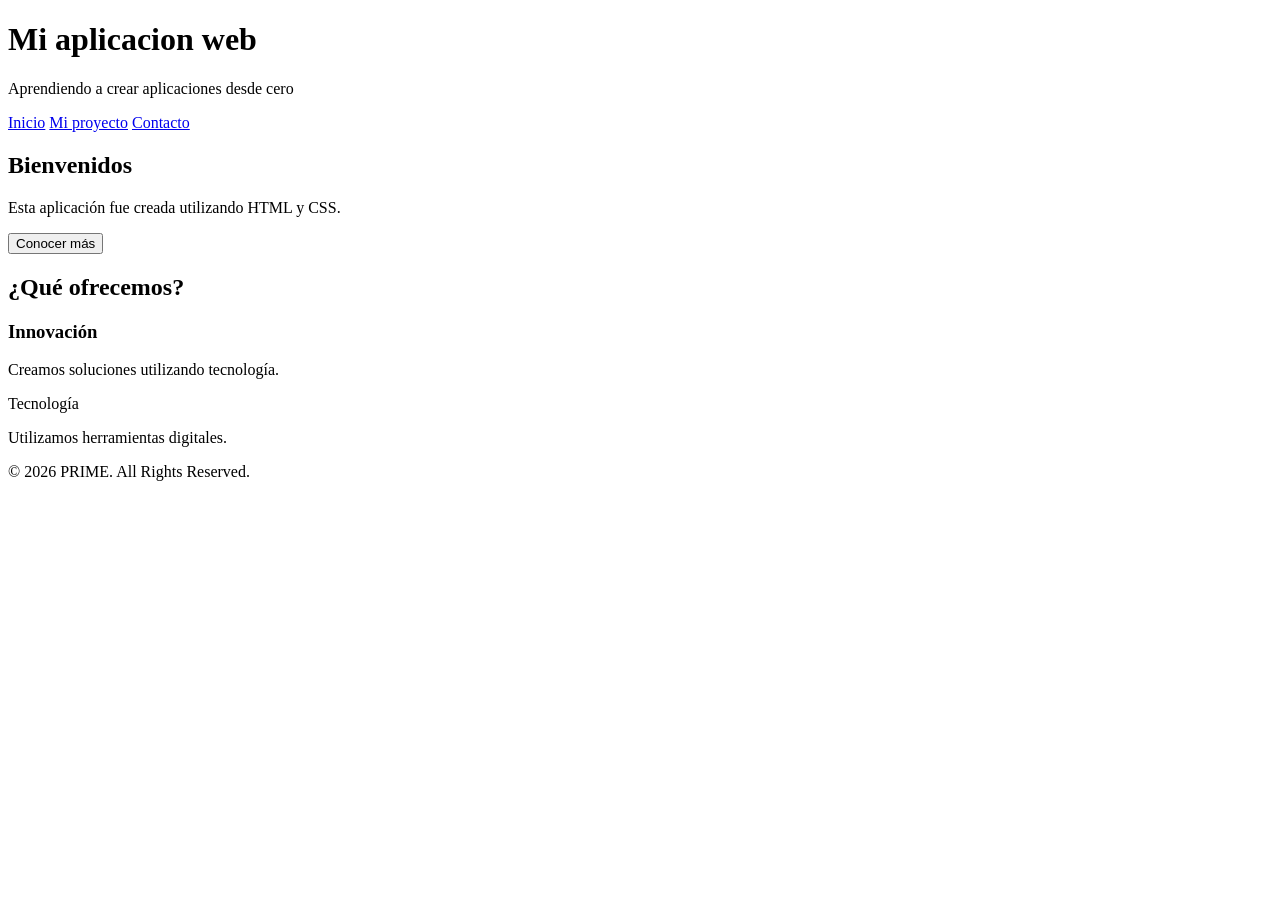
==== Index.html @ f023e520 "Add files via upload" ====
<!DOCTYPE html>
<html lang="es">
    <head>
        <meta charset="UTF-8">
        <meta name="viewport" content="width=device-width.initial-escale=1.0">
        <title>PRIME </title>
        <link rel="stylesheet" href="style.css">
    </head>
 
    <body>
        <header>
            <h1> Mi aplicacion web</h1>
            <p> Aprendiendo a crear aplicaciones desde cero</p>
        </header>
        <nav>
            <a href="inicio">Inicio</a>
            <a href="#proyecto"> Mi proyecto</a>
            <a href="#contacto"> Contacto</a>
        </nav>

        <main>

           <section id="inicio" class="principal">

              <h2> Bienvenidos</h2>

               <p>
                  Esta aplicación fue creada utilizando 
                  HTML y CSS.
               </p>
        
               <button> Conocer más</button>

            </section>


            <section id="proyecto" class="tarjetas">

             <h2>¿Qué ofrecemos?</h2>

               <div class="tarjeta">
                 <h3> Innovación</h3>
                 <p> Creamos soluciones utilizando tecnología.
                 </p>
               </div>
    
              <div class="tarjeta"
                 <h3> Tecnología</h3>
                   <p>
                      Utilizamos herramientas digitales.
                   </p>
              </div>

            </section>


        

    




    </main>


       <footer id="contacto">
         <p>© 2026 PRIME. All Rights Reserved.</p>
       </footer>

</html>
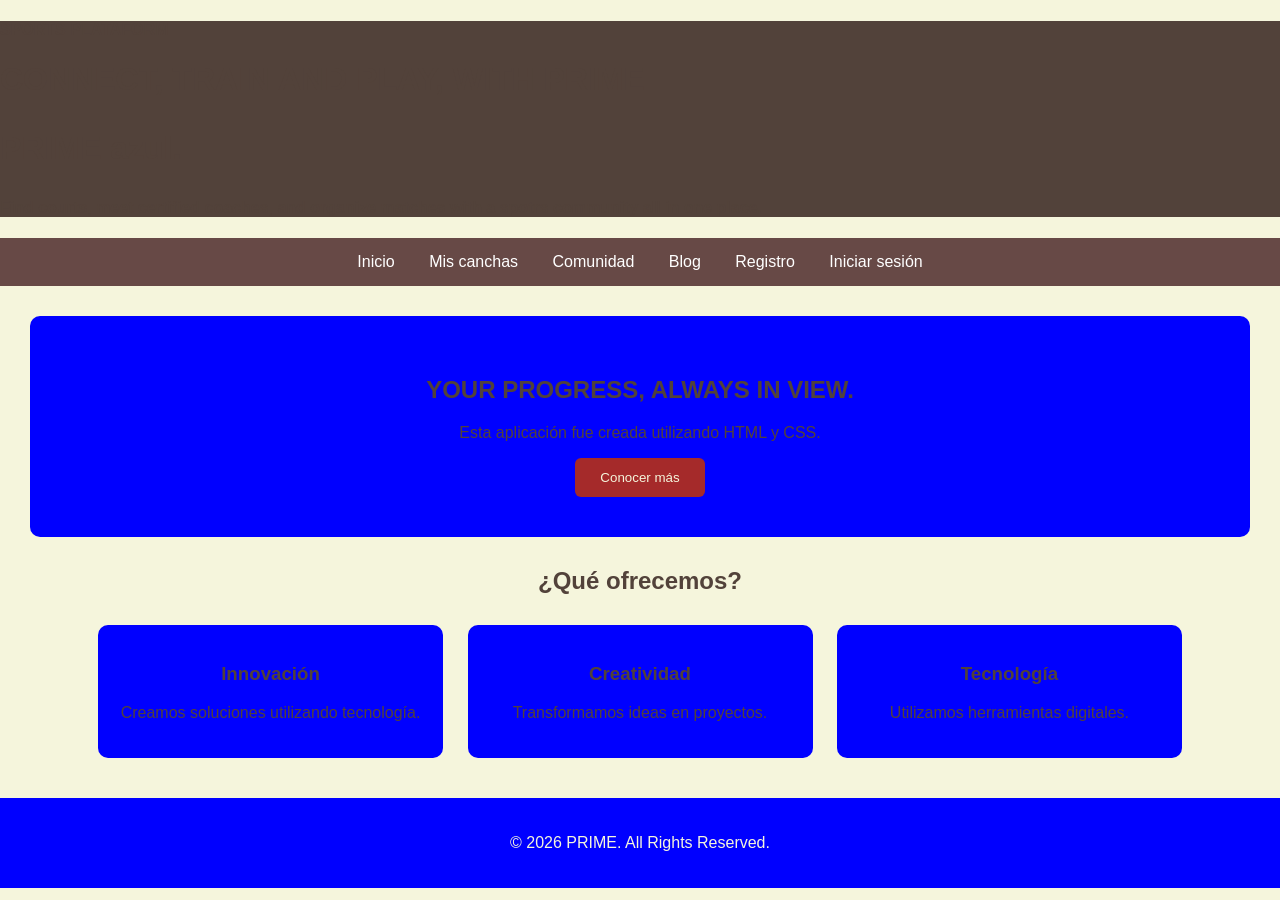
==== commit f10327ec: "Revise Index.html for new web application layout Updated the HTML structure and content for the web " ====
--- a/Index.html
+++ b/Index.html
@@ -1,71 +1,91 @@
 <!DOCTYPE html>
 <html lang="es">
-    <head>
-        <meta charset="UTF-8">
-        <meta name="viewport" content="width=device-width.initial-escale=1.0">
-        <title>PRIME </title>
-        <link rel="stylesheet" href="style.css">
-    </head>
  
-    <body>
-        <header>
-            <h1> Mi aplicacion web</h1>
-            <p> Aprendiendo a crear aplicaciones desde cero</p>
-        </header>
-        <nav>
-            <a href="inicio">Inicio</a>
-            <a href="#proyecto"> Mi proyecto</a>
-            <a href="#contacto"> Contacto</a>
-        </nav>
-
-        <main>
-
-           <section id="inicio" class="principal">
-
-              <h2> Bienvenidos</h2>
-
-               <p>
-                  Esta aplicación fue creada utilizando 
-                  HTML y CSS.
-               </p>
-        
-               <button> Conocer más</button>
-
-            </section>
-
-
-            <section id="proyecto" class="tarjetas">
-
-             <h2>¿Qué ofrecemos?</h2>
-
-               <div class="tarjeta">
-                 <h3> Innovación</h3>
-                 <p> Creamos soluciones utilizando tecnología.
-                 </p>
-               </div>
-    
-              <div class="tarjeta"
-                 <h3> Tecnología</h3>
-                   <p>
-                      Utilizamos herramientas digitales.
-                   </p>
-              </div>
-
-            </section>
-
-
-        
-
-    
-
-
-
-
-    </main>
-
-
-       <footer id="contacto">
-         <p>© 2026 PRIME. All Rights Reserved.</p>
-       </footer>
-
-</html>+<head>
+   <meta charset="UTF-8">
+   <meta name="viewport" content="width=device-width, initial-scale=1.0">
+   
+   <title>PRIME</title>
+   
+   <link rel="stylesheet" href="style.css">
+</head>
+ 
+<body>
+ 
+   <header>
+     <h4> SPORTS PLATAFORM</h4>
+     <h1>CONNECT, TRAIN
+      AND PLAY,
+      WITH PRIME
+      <p>PRIME <span class="color-especial">azul</span>.</p>
+     </h1>
+     <h4>Find courts, meet certified coaches, and organize matches
+         with a spotrs community all in one place.
+     </h4>
+   </header>
+ 
+   <nav>
+      <a href="Home">Inicio</a>
+      <a href="Courts">Mis canchas</a>
+      <a href="Community">Comunidad</a>
+      <a href="Blog">Blog</a>
+      <a href="Contact">Registro</a>
+      <a href="Sign In">Iniciar sesión</a>
+   </nav>
+ 
+   <main>
+ 
+      <section id="inicio" class="principal">
+ 
+         <h1>YOUR PROGRESS, ALWAYS IN VIEW.</h1>
+ 
+         <p>
+            Esta aplicación fue creada utilizando
+            HTML y CSS.
+         </p>
+       
+         <button> Conocer más</button>
+ 
+      </section>
+ 
+ 
+      <section id="Mis canchas" class="tarjetas">
+ 
+         <h2>¿Qué ofrecemos?</h2>
+ 
+         <div class="tarjeta">
+            <h3> Innovación</h3>
+            <p>
+               Creamos soluciones utilizando tecnología.
+            </p>
+        </div>
+       
+         <div class="tarjeta">
+            <h3> Creatividad</h3>
+            <p>
+               Transformamos ideas en proyectos.
+            </p>
+         </div>
+ 
+        <div class="tarjeta">
+            <h3> Tecnología</h3>
+            <p>
+               Utilizamos herramientas digitales.
+            </p>
+        </div>
+ 
+      </section>
+ 
+   </main>
+ 
+ 
+   <footer id="contacto">
+ 
+      <p>© 2026 PRIME. All Rights Reserved.</p>
+ 
+   </footer>
+ 
+</body>
+ 
+</html>
+ 
--- a/style.css
+++ b/style.css
@@ -0,0 +1,102 @@
+/* CONFIURACIÓN GENERAL */
+
+ body {
+     margin: 0;
+     font-family: Arial, sans-serif;
+     background-color: beige;
+     color: rgb(82, 66, 58);
+ }
+
+
+ /* ENCABEZADO */
+
+ header{
+    background-color:rgb(82, 66, 58);
+
+ }
+
+
+
+
+
+
+
+
+
+
+
+
+
+
+ /* MENÚ */
+
+ nav{
+    background-color: rgb(103, 73, 70);
+    text-align: center;
+    padding: 15px;
+ }
+
+ nav a {
+    color: white;
+    text-decoration: none;
+    margin: 0 15px;
+ }
+
+
+ /* CONTENIDO PRINCIPAL */
+
+ main{
+    padding: 30px;
+ }
+
+
+ /* SECCIÓN PRINCIPAL */
+
+ .principal {
+    background-color: blue;
+    text-align: center;
+    padding: 40px;
+    border-radius: 10px;
+    margin-bottom: 30px;
+ }
+
+ .principal h2 {
+    font-size: 30px;
+ }
+
+
+ /* BOTÓN */
+
+ button {
+    background-color: brown;
+    color: beige;
+    border: none;
+    padding: 12px 25px;
+    border-radius: 6px;
+    cursor: pointer;
+ }
+
+/* SECCIÓN DE TARJETAS */
+
+.tarjetas {
+text-align: center;
+}
+
+.tarjeta {
+    display: inline-block;
+    width: 25%;
+    margin: 10px;
+    padding: 20px;
+    background-color: blue;
+    border-radius: 10px;
+}
+
+
+/* PIE DE PÁGINA */
+
+footer {
+background-color: blue;
+color: beige;
+text-align: center;
+padding: 20px;
+}
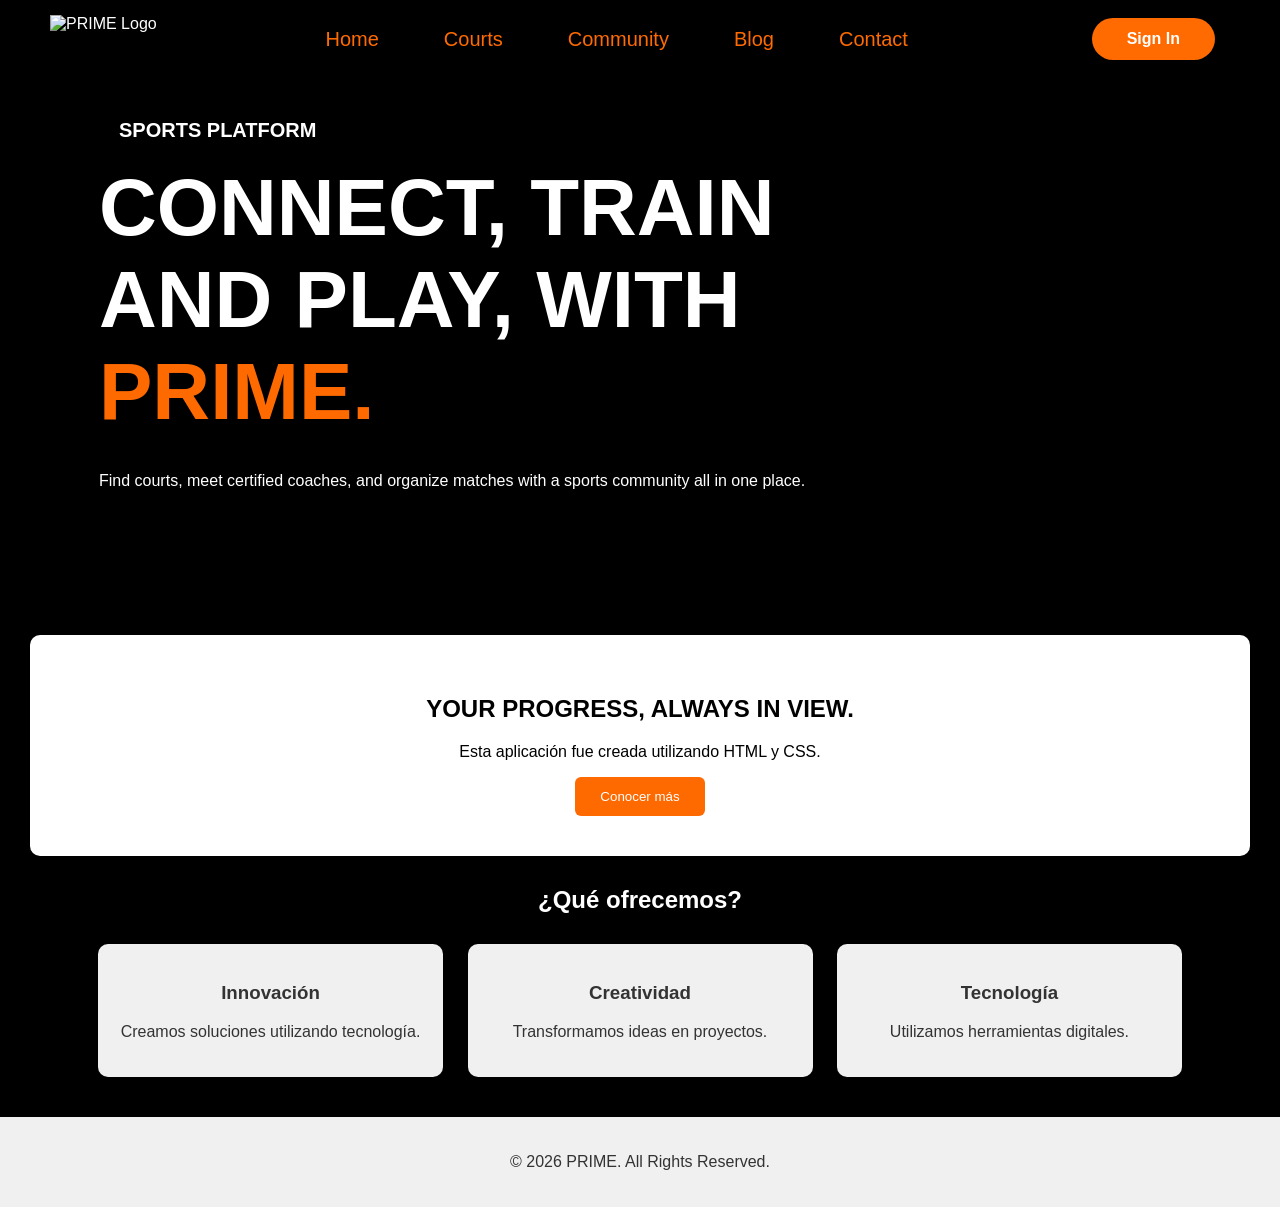
==== commit d64d355e: "Revise Index.html to enhance layout and navigation Updated the HTML structure to include a navigatio" ====
--- a/Index.html
+++ b/Index.html
@@ -13,25 +13,36 @@
 <body>
  
    <header>
-     <h4> SPORTS PLATAFORM</h4>
-     <h1>CONNECT, TRAIN
-      AND PLAY,
-      WITH PRIME
-      <p>PRIME <span class="color-especial">azul</span>.</p>
-     </h1>
-     <h4>Find courts, meet certified coaches, and organize matches
-         with a spotrs community all in one place.
-     </h4>
+
+      <nav class="navbar">
+
+    <div class="logo">
+        <img src="images/prime_logo_transparente.png" alt="PRIME Logo">
+    </div>
+
+    <div class="menu">
+        <a href="#">Home</a>
+        <a href="#">Courts</a>
+        <a href="#">Community</a>
+        <a href="#">Blog</a>
+        <a href="#">Contact</a>
+    </div>
+
+    <a href="#" class="signin">Sign In</a>
+
+</nav>
+
+   <h4>SPORTS PLATFORM</h4>
+  <h1 class="hero-title">
+  CONNECT, TRAIN <br>
+  AND PLAY, WITH <br>
+   <span class="color-especial">PRIME.</span>
+</h1> <br>
+     <p class="descripcion">
+  Find courts, meet certified coaches, and organize matches with a sports community all in one place.
+</p>
    </header>
- 
-   <nav>
-      <a href="Home">Inicio</a>
-      <a href="Courts">Mis canchas</a>
-      <a href="Community">Comunidad</a>
-      <a href="Blog">Blog</a>
-      <a href="Contact">Registro</a>
-      <a href="Sign In">Iniciar sesión</a>
-   </nav>
+
  
    <main>
  
@@ -89,3 +100,4 @@
  
 </html>
  
+
--- a/style.css
+++ b/style.css
@@ -1,102 +1,167 @@
 /* CONFIURACIÓN GENERAL */
+ 
+body {
+   margin: 0;
+   font-family: 'Anton', sans-serif;
+   background-color: black;
+   color: white;
+}
+ 
+ 
+ /* ENCABEZADO */
+ 
+header{
+   position: relative;
+   background-color:black;
+   color: white;
+   text-align: left;
+   padding: 99px;
+}
+ 
+header h4 {
+   color: white;
+   margin: 0;
+   font-size: 20px;
+   padding: 20px;
+}
+ 
+.btn-signin{
+    background:#ff6b00;
+    color:white;
+    padding:12px 30px;
+    border-radius:30px;
+    text-decoration:none;
+}
 
- body {
-     margin: 0;
-     font-family: Arial, sans-serif;
-     background-color: beige;
-     color: rgb(82, 66, 58);
+header h1 {
+   margin: 0;
+   font-size: 80px;
+   padding: 0;
+}
+.color-especial {
+  color: rgb(255, 106, 0);
+}
+ 
+ /* MENÚ */
+ 
+nav{
+   background-color: white;
+   text-align: right;
+   padding: 15px;
+}
+ 
+nav a {
+   color: black;
+   text-decoration: none;
+   margin: 0 15px;
+}
+ 
+ 
+ /* CONTENIDO PRINCIPAL */
+ 
+main{
+   padding: 30px;
  }
+ 
+ 
+ /* SECCIÓN PRINCIPAL */
 
+ 
+.principal {
+   background-color: white;
+   color: black;
+   text-align: center;
+   padding: 40px;
+   border-radius: 10px;
+   margin-bottom: 30px;
+}
+ 
+.principal h2 {
+   font-size: 30px;
+}
+ 
+ 
+ /* BOTÓN */
 
- /* ENCABEZADO */
+button {
+   background-color: rgb(255, 106, 0);
+   color: white;
+   border: 0;
+   padding: 12px 25px;
+   border-radius: 6px;
+   cursor: pointer;
+}
+ 
+.navbar{
+   position: absolute;
+   top: 0;
+   left: 0;
+   right: 0;
+    background-color: black;
+    display: flex;
+    justify-content: space-between;
+    align-items: center;
 
- header{
-    background-color:rgb(82, 66, 58);
+    padding: 15px 50px;
+   box-sizing: border-box;
+}
 
- }
+.logo img{
+   display: block;
+   height: 48px;
+   width: auto;
+}
 
+.menu{
+    display: flex;
+    gap: 35px;
+}
 
+.menu a{
+    text-decoration: none;
+    color: #ff6b00;
+    font-size: 20px;
+    font-family: Arial, sans-serif;
+}
 
+.menu a:hover{
+    color: white;
+}
 
-
-
-
-
-
-
-
-
-
-
- /* MENÚ */
-
- nav{
-    background-color: rgb(103, 73, 70);
-    text-align: center;
-    padding: 15px;
- }
-
- nav a {
+.signin{
+    background-color: #ff6b00;
     color: white;
     text-decoration: none;
-    margin: 0 15px;
- }
 
-
- /* CONTENIDO PRINCIPAL */
-
- main{
-    padding: 30px;
- }
-
-
- /* SECCIÓN PRINCIPAL */
-
- .principal {
-    background-color: blue;
-    text-align: center;
-    padding: 40px;
-    border-radius: 10px;
-    margin-bottom: 30px;
- }
-
- .principal h2 {
-    font-size: 30px;
- }
-
-
- /* BOTÓN */
-
- button {
-    background-color: brown;
-    color: beige;
-    border: none;
-    padding: 12px 25px;
-    border-radius: 6px;
-    cursor: pointer;
- }
-
-/* SECCIÓN DE TARJETAS */
-
+    padding: 12px 35px;
+    border-radius: 30px;
+    font-weight: bold;
+}
+ 
+ 
+ /* SECCIÓN DE TARJETAS */
+ 
 .tarjetas {
-text-align: center;
+   text-align: center;
+}
+ 
+.tarjeta {
+   display: inline-block;
+   width: 25%;
+   margin: 10px;
+   padding: 20px;
+   background-color: #f0f0f0;
+   color: #333;
+   border-radius: 10px;
+}
+ 
+ 
+/* PIE DE PÁGINA */
+ 
+footer {
+   background-color: #f0f0f0;
+   color: #333;
+   text-align: center;
+   padding: 20px;
 }
 
-.tarjeta {
-    display: inline-block;
-    width: 25%;
-    margin: 10px;
-    padding: 20px;
-    background-color: blue;
-    border-radius: 10px;
-}
-
-
-/* PIE DE PÁGINA */
-
-footer {
-background-color: blue;
-color: beige;
-text-align: center;
-padding: 20px;
-}
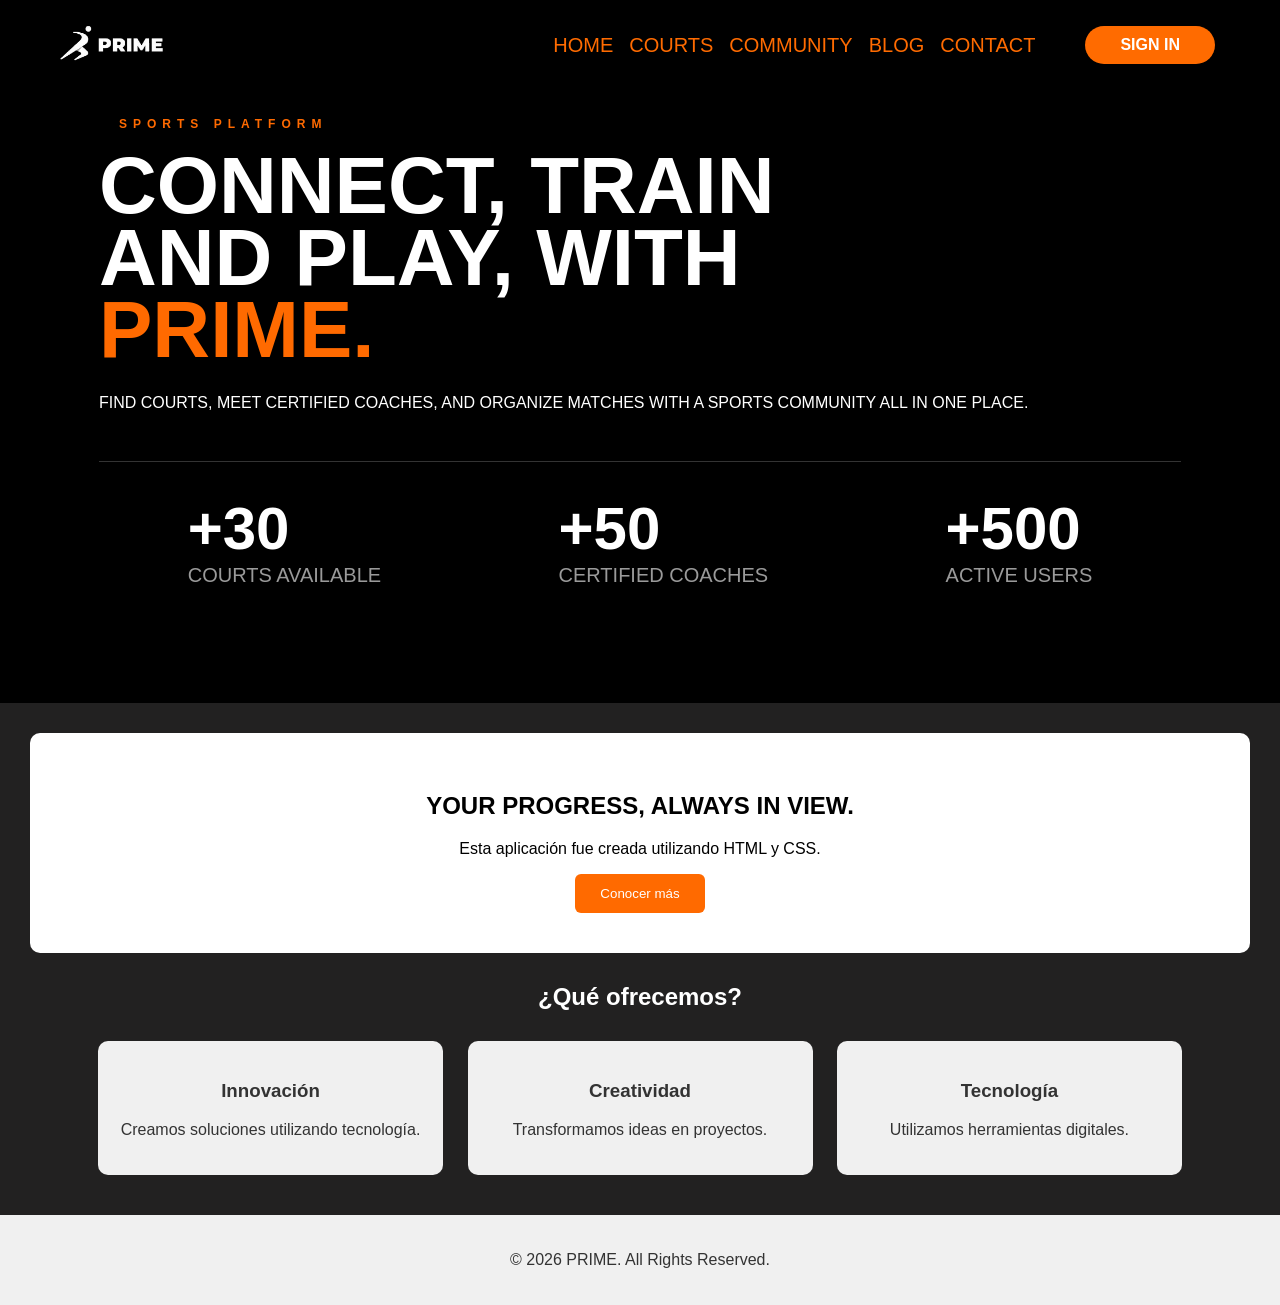
==== commit 02609bec: "Modify Index.html with new logo and stats Updated logo image source and added statistics section." ====
--- a/Index.html
+++ b/Index.html
@@ -14,10 +14,9 @@
  
    <header>
 
-      <nav class="navbar">
-
+  <nav class="navbar">
     <div class="logo">
-        <img src="images/prime_logo_transparente.png" alt="PRIME Logo">
+        <img src="logo.svg.png" alt="PRIME Logo">
     </div>
 
     <div class="menu">
@@ -27,6 +26,8 @@
         <a href="#">Blog</a>
         <a href="#">Contact</a>
     </div>
+
+    <a href="#" class="signin
 
     <a href="#" class="signin">Sign In</a>
 
@@ -39,8 +40,26 @@
    <span class="color-especial">PRIME.</span>
 </h1> <br>
      <p class="descripcion">
-  Find courts, meet certified coaches, and organize matches with a sports community all in one place.
+  Find courts, meet certified coaches, and organize 
+  matches with a sports community all in one place.
 </p>
+
+<section class="stats">
+    <div class="stat">
+        <h2>+30</h2>
+        <p>Courts Available</p>
+    </div>
+
+    <div class="stat">
+        <h2>+50</h2>
+        <p>Certified Coaches</p>
+    </div>
+
+    <div class="stat">
+        <h2>+500</h2>
+        <p>Active Users</p>
+    </div>
+</section>
    </header>
 
  
--- a/style.css
+++ b/style.css
@@ -3,7 +3,7 @@
 body {
    margin: 0;
    font-family: 'Anton', sans-serif;
-   background-color: black;
+   background-color:rgb(34, 33, 33) ;
    color: white;
 }
  
@@ -11,17 +11,24 @@
  /* ENCABEZADO */
  
 header{
-   position: relative;
+   position: left;
    background-color:black;
    color: white;
    text-align: left;
+   line-height: 0.9;
+   font-weight:400px;
    padding: 99px;
+   text-transform: uppercase;
+   margin: 0;
+   
 }
  
 header h4 {
-   color: white;
-   margin: 0;
-   font-size: 20px;
+   color: rgb(255, 106, 0);
+   font-family: 'Montserrat', sans-serif;
+   letter-spacing: 6px;
+   margin: 0;
+   font-size: 12px;
    padding: 20px;
 }
  
@@ -41,7 +48,31 @@
 .color-especial {
   color: rgb(255, 106, 0);
 }
- 
+
+.stats{
+    display: flex;
+    justify-content: space-around;
+    align-items: center;
+    margin-top: 50px;
+    padding-top: 40px;
+    border-top: 1px solid #333;
+}
+
+.stat h2{
+    color: white;
+    font-size: 60px;
+    font-family: 'Anton', sans-serif;
+    margin: 0;
+}
+
+.stat p{
+    color: #9a9a9a;
+    font-size: 20px;
+    font-family: 'Montserrat', sans-serif;
+    margin-top: 10px;
+}
+
+
  /* MENÚ */
  
 nav{
@@ -99,22 +130,27 @@
    right: 0;
     background-color: black;
     display: flex;
-    justify-content: space-between;
+    justify-content: flex-end;
     align-items: center;
+    gap: 35px;
 
     padding: 15px 50px;
    box-sizing: border-box;
 }
 
+.logo{
+   margin-right: auto;
+}
+
 .logo img{
    display: block;
-   height: 48px;
+   height: 60px;
    width: auto;
 }
 
 .menu{
     display: flex;
-    gap: 35px;
+    gap: 16px;
 }
 
 .menu a{
@@ -122,6 +158,7 @@
     color: #ff6b00;
     font-size: 20px;
     font-family: Arial, sans-serif;
+    margin: 0;
 }
 
 .menu a:hover{
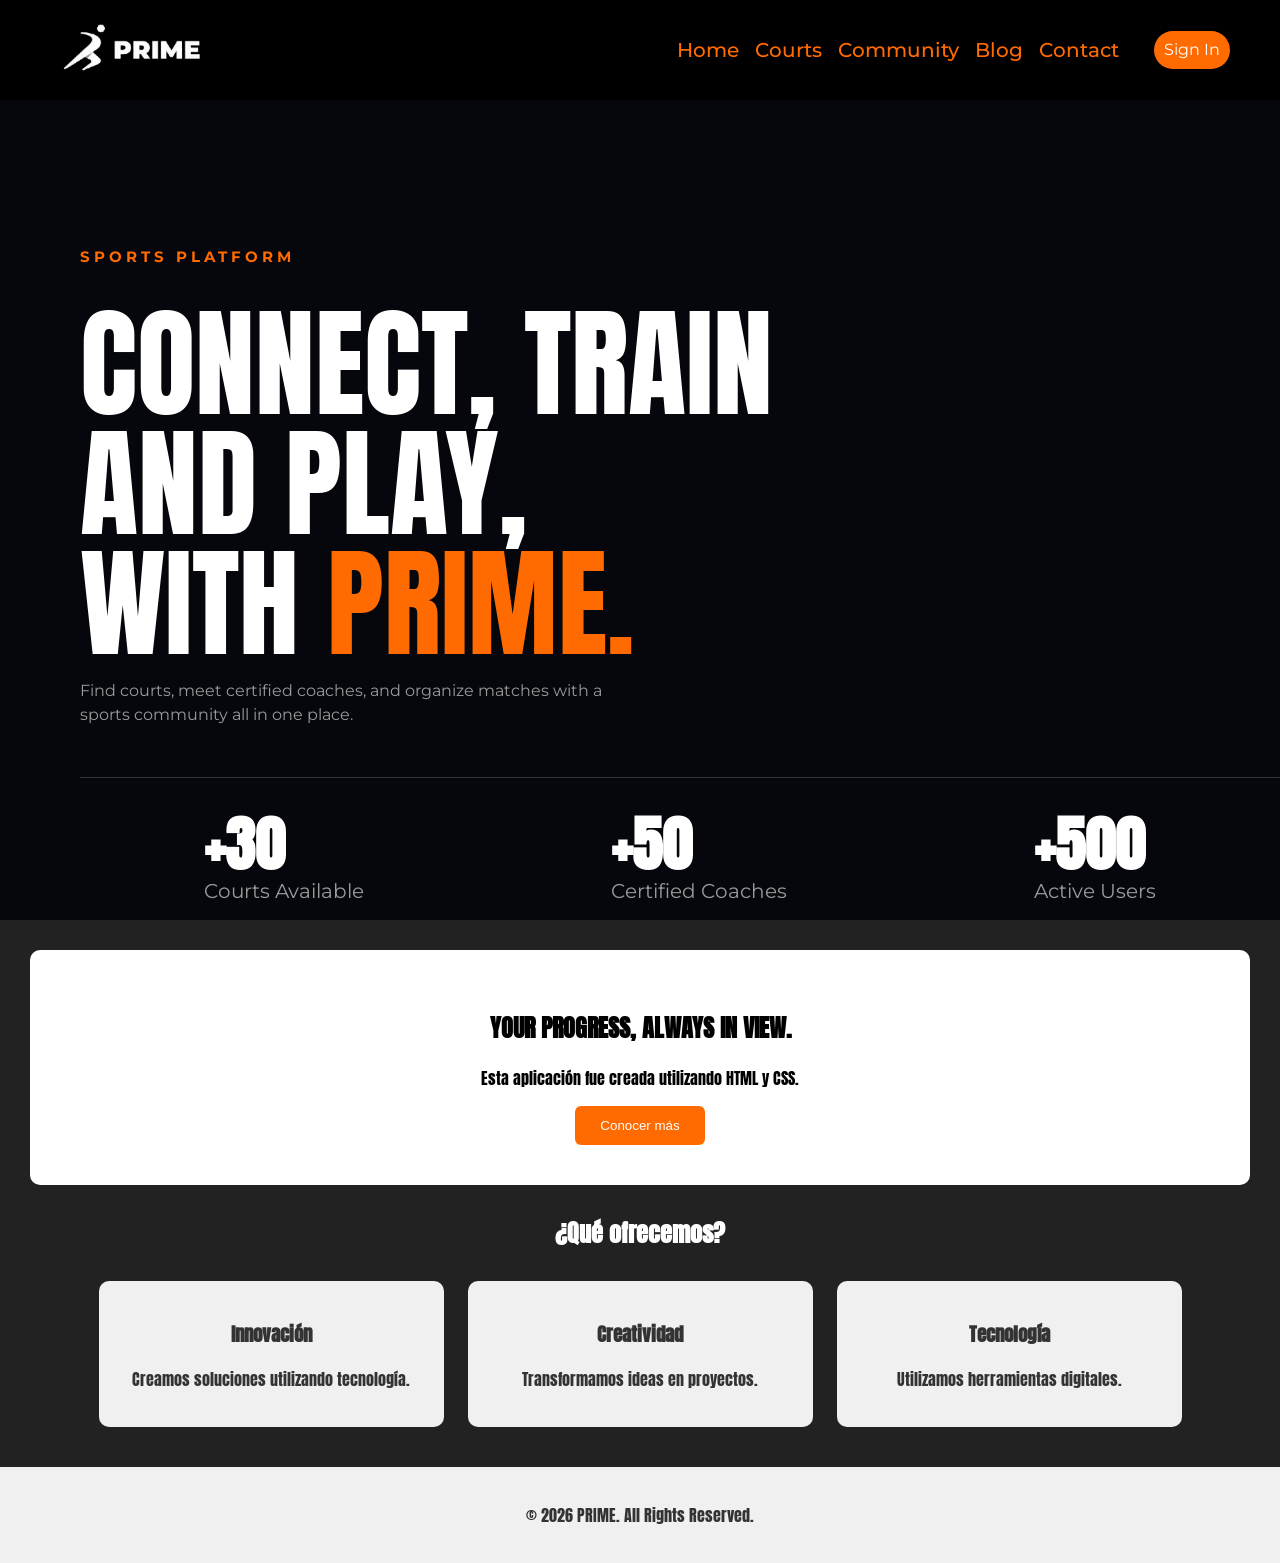
==== commit d51c3866: "primer slide terminado?" ====
--- a/Index.html
+++ b/Index.html
@@ -1,122 +1,175 @@
 <!DOCTYPE html>
 <html lang="es">
- 
+
+<!-- ========================= -->
+<!-- HEAD -->
+<!-- ========================= -->
+
 <head>
    <meta charset="UTF-8">
    <meta name="viewport" content="width=device-width, initial-scale=1.0">
+
+   <title>PRIME</title>
+
+   <link href="https://fonts.googleapis.com/css2?family=Anton&display=swap" rel="stylesheet">
    
-   <title>PRIME</title>
-   
+   <link href="https://fonts.googleapis.com/css2?family=Montserrat:wght@500;600&display=swap" rel="stylesheet">
+
    <link rel="stylesheet" href="style.css">
 </head>
- 
+
 <body>
- 
+
+   <!-- ========================= -->
+   <!-- HEADER -->
+   <!-- ========================= -->
+
    <header>
 
-  <nav class="navbar">
-    <div class="logo">
-        <img src="logo.svg.png" alt="PRIME Logo">
-    </div>
+      <!-- ========================= -->
+      <!-- NAVBAR -->
+      <!-- ========================= -->
 
-    <div class="menu">
-        <a href="#">Home</a>
-        <a href="#">Courts</a>
-        <a href="#">Community</a>
-        <a href="#">Blog</a>
-        <a href="#">Contact</a>
-    </div>
+      <nav class="navbar">
 
-    <a href="#" class="signin
+         <!-- Logo -->
+         <div class="logo">
+            <img src="logo.svg.png" alt="PRIME Logo">
+         </div>
 
-    <a href="#" class="signin">Sign In</a>
+         <!-- Menú -->
+         <div class="menu">
+            <a href="inicio">Home</a>
+            <a href="courts">Courts</a>
+            <a href="community">Community</a>
+            <a href="blog">Blog</a>
+            <a href="contact">Contact</a>
+         </div>
 
-</nav>
+         <!-- Botón Sign In -->
+         <a href="signin" class="signin">Sign In</a>
 
-   <h4>SPORTS PLATFORM</h4>
-  <h1 class="hero-title">
-  CONNECT, TRAIN <br>
-  AND PLAY, WITH <br>
-   <span class="color-especial">PRIME.</span>
-</h1> <br>
-     <p class="descripcion">
-  Find courts, meet certified coaches, and organize 
-  matches with a sports community all in one place.
-</p>
+      </nav>
 
-<section class="stats">
-    <div class="stat">
-        <h2>+30</h2>
-        <p>Courts Available</p>
-    </div>
+      <!-- ========================= -->
+      <!-- HERO SECTION -->
+      <!-- ========================= -->
 
-    <div class="stat">
-        <h2>+50</h2>
-        <p>Certified Coaches</p>
-    </div>
+      <!-- Etiqueta -->
+       <section class="hero">
+      <h4>SPORTS PLATFORM</h4>
 
-    <div class="stat">
-        <h2>+500</h2>
-        <p>Active Users</p>
-    </div>
-</section>
+      <!-- Título Principal -->
+      <h1 class="hero-title">
+         CONNECT, TRAIN <br>
+         AND PLAY, <br>
+         WITH
+         <span class="color-especial">PRIME.</span>
+      </h1>
+
+      <!-- Descripción -->
+      <p class="descripcion">
+         Find courts, meet certified coaches, and organize
+         matches with a sports community all in one place.
+      </p>
+
+      <!-- ========================= -->
+      <!-- ESTADÍSTICAS -->
+      <!-- ========================= -->
+
+      <section class="stats">
+
+         <div class="stat">
+            <h2>+30</h2>
+            <p>Courts Available</p>
+         </div>
+
+         <div class="stat">
+            <h2>+50</h2>
+            <p>Certified Coaches</p>
+         </div>
+
+         <div class="stat">
+            <h2>+500</h2>
+            <p>Active Users</p>
+         </div>
+
+      </section>
+
    </header>
 
- 
+   <!-- ========================= -->
+   <!-- MAIN -->
+   <!-- ========================= -->
+
    <main>
- 
+
+      <!-- ========================= -->
+      <!-- SECCIÓN PRINCIPAL -->
+      <!-- ========================= -->
+
       <section id="inicio" class="principal">
- 
+
          <h1>YOUR PROGRESS, ALWAYS IN VIEW.</h1>
- 
+
          <p>
             Esta aplicación fue creada utilizando
             HTML y CSS.
          </p>
-       
-         <button> Conocer más</button>
- 
+
+         <button>Conocer más</button>
+
       </section>
- 
- 
+
+      <!-- ========================= -->
+      <!-- TARJETAS -->
+      <!-- ========================= -->
+
       <section id="Mis canchas" class="tarjetas">
- 
+
          <h2>¿Qué ofrecemos?</h2>
- 
+
+         <!-- Tarjeta 1 -->
          <div class="tarjeta">
-            <h3> Innovación</h3>
+            <h3>Innovación</h3>
             <p>
                Creamos soluciones utilizando tecnología.
             </p>
-        </div>
-       
+         </div>
+
+         <!-- Tarjeta 2 -->
          <div class="tarjeta">
-            <h3> Creatividad</h3>
+            <h3>Creatividad</h3>
             <p>
                Transformamos ideas en proyectos.
             </p>
          </div>
- 
-        <div class="tarjeta">
-            <h3> Tecnología</h3>
+
+         <!-- Tarjeta 3 -->
+         <div class="tarjeta">
+            <h3>Tecnología</h3>
             <p>
                Utilizamos herramientas digitales.
             </p>
-        </div>
- 
+         </div>
+
       </section>
- 
+
    </main>
- 
- 
+
+   <!-- ========================= -->
+   <!-- FOOTER -->
+   <!-- ========================= -->
+
    <footer id="contacto">
- 
+
       <p>© 2026 PRIME. All Rights Reserved.</p>
- 
+
    </footer>
- 
+
 </body>
- 
+
+
 </html>
- 
 
+
--- a/style.css
+++ b/style.css
@@ -1,204 +1,258 @@
-/* CONFIURACIÓN GENERAL */
- 
+/* ===================================== */
+/* CONFIGURACIÓN GENERAL */
+/* ===================================== */
 body {
-   margin: 0;
-   font-family: 'Anton', sans-serif;
-   background-color:rgb(34, 33, 33) ;
-   color: white;
-}
- 
- 
- /* ENCABEZADO */
- 
+    margin: 0;
+    font-family: 'Anton', sans-serif;
+    background-color: rgb(34, 34, 34);
+    color: white;
+}
+
+
+/* ===================================== */
+/* HEADER */
+/* ===================================== */
+
+header {
+    background-color: rgb(5, 7, 12);
+;
+    color: white;
+    text-align: left;
+    padding: 120px 0 0 0px;
+    line-height: 0.9;
+}
+
 header{
-   position: left;
-   background-color:black;
-   color: white;
-   text-align: left;
-   line-height: 0.9;
-   font-weight:400px;
-   padding: 99px;
-   text-transform: uppercase;
-   margin: 0;
-   
-}
- 
-header h4 {
-   color: rgb(255, 106, 0);
-   font-family: 'Montserrat', sans-serif;
-   letter-spacing: 6px;
-   margin: 0;
-   font-size: 12px;
-   padding: 20px;
-}
- 
-.btn-signin{
-    background:#ff6b00;
-    color:white;
-    padding:12px 30px;
-    border-radius:30px;
-    text-decoration:none;
-}
-
-header h1 {
-   margin: 0;
-   font-size: 80px;
-   padding: 0;
-}
-.color-especial {
-  color: rgb(255, 106, 0);
-}
-
-.stats{
-    display: flex;
-    justify-content: space-around;
-    align-items: center;
-    margin-top: 50px;
-    padding-top: 40px;
-    border-top: 1px solid #333;
-}
-
-.stat h2{
-    color: white;
-    font-size: 60px;
-    font-family: 'Anton', sans-serif;
-    margin: 0;
-}
-
-.stat p{
-    color: #9a9a9a;
-    font-size: 20px;
-    font-family: 'Montserrat', sans-serif;
-    margin-top: 10px;
-}
-
-
- /* MENÚ */
- 
-nav{
-   background-color: white;
-   text-align: right;
-   padding: 15px;
-}
- 
-nav a {
-   color: black;
-   text-decoration: none;
-   margin: 0 15px;
-}
- 
- 
- /* CONTENIDO PRINCIPAL */
- 
-main{
-   padding: 30px;
- }
- 
- 
- /* SECCIÓN PRINCIPAL */
-
- 
-.principal {
-   background-color: white;
-   color: black;
-   text-align: center;
-   padding: 40px;
-   border-radius: 10px;
-   margin-bottom: 30px;
-}
- 
-.principal h2 {
-   font-size: 30px;
-}
- 
- 
- /* BOTÓN */
-
-button {
-   background-color: rgb(255, 106, 0);
-   color: white;
-   border: 0;
-   padding: 12px 25px;
-   border-radius: 6px;
-   cursor: pointer;
-}
- 
-.navbar{
-   position: absolute;
-   top: 0;
-   left: 0;
-   right: 0;
-    background-color: black;
+    padding-top: 150px;
+}
+
+
+/* ===================================== */
+/* NAVBAR */
+/* ===================================== */
+
+.navbar {
+    font-family: 'Montserrat', sans-serif;
+    position: fixed;
+    top: 0;
+    left: 0;
+    right: 0;
+
     display: flex;
     justify-content: flex-end;
     align-items: center;
     gap: 35px;
 
-    padding: 15px 50px;
-   box-sizing: border-box;
-}
-
-.logo{
-   margin-right: auto;
-}
-
-.logo img{
-   display: block;
-   height: 60px;
-   width: auto;
-}
-
-.menu{
+    padding: 10px 50px;
+    background-color: black;
+    box-sizing: border-box;
+
+    z-index: 1000;
+
+}
+
+
+/* Logo */
+
+.logo {
+    margin-right: auto;
+}
+
+.logo img {
+    display: block;
+    height: 80px;
+    width: auto;
+}
+
+
+/* Menú */
+
+.menu {
     display: flex;
     gap: 16px;
 }
 
-.menu a{
+.menu a {
+    font-family: 'Montserrat', sans-serif;
+    font-size: 20px;
+    font-weight: 500;
+    color: #ff6b00;
     text-decoration: none;
+}
+
+.menu a:hover {
+    color: white;
+}
+
+
+/* Botón Sign In */
+
+.signin {
+    background-color: #ff6b00;
+    color: white;
+    text-decoration: none;
+    padding: 12px 10px;
+    border-radius: 30px;
+    font-family: 'Montserrat', sans-serif;
+}
+
+
+/* ===================================== */
+/* HERO SECTION */
+/* ===================================== */
+
+.hero{
+    padding-top: 80px;
+    padding-left: 80px;
+}
+
+.hero h4{
+    margin-bottom: 40px;
+}
+
+.hero-content {
+    max-width: 700px;
+    margin-left: 0;
+    text-align: left;
+}
+
+header h4 {
+   color:  #ff6b00;
+   font-family: 'Montserrat', sans-serif;
+   letter-spacing: 4px;
+   
+
+   font-size: 15px;
+   padding: 0px;
+}
+
+
+.hero-title{
+    font-family: 'Anton', sans-serif;
+    font-size: 120px;
+    font-weight: 400;
+    line-height: 1.0;
+    margin: 0px;
+    text-transform: uppercase;
+}
+
+.color-especial {
     color: #ff6b00;
-    font-size: 20px;
-    font-family: Arial, sans-serif;
-    margin: 0;
-}
-
-.menu a:hover{
-    color: white;
-}
-
-.signin{
-    background-color: #ff6b00;
-    color: white;
-    text-decoration: none;
-
-    padding: 12px 35px;
-    border-radius: 30px;
-    font-weight: bold;
-}
- 
- 
- /* SECCIÓN DE TARJETAS */
- 
+}
+
+.descripcion {
+    font-family: 'Montserrat', sans-serif;
+    color: #9a9a9a;
+    max-width: 550px;
+    line-height: 1.5;
+}
+
+
+/* ===================================== */
+/* ESTADÍSTICAS */
+/* ===================================== */
+
+.stats {
+    display: flex;
+    justify-content: space-around;
+    align-items: center;
+
+    margin-top: 50px;
+    padding-top: 40px;
+
+    border-top: 1px solid #333;
+}
+
+.stat h2 {
+   color: white;
+   font-size: 60px;
+   margin: 0;
+}
+
+.stat p {
+   color: #9a9a9a;
+   font-family: 'Montserrat', sans-serif;
+   font-size: 20px;
+   margin-top: 10px;
+}
+
+
+/* ===================================== */
+/* CONTENIDO PRINCIPAL */
+/* ===================================== */
+
+main {
+    padding: 30px;
+}
+
+
+/* ===================================== */
+/* SECCIÓN PRINCIPAL */
+/* ===================================== */
+
+.principal {
+    background-color: white;
+    color: black;
+    text-align: center;
+
+    padding: 40px;
+    margin-bottom: 30px;
+
+    border-radius: 10px;
+}
+
+.principal h2 {
+    font-size: 30px;
+}
+
+
+/* ===================================== */
+/* BOTONES */
+/* ===================================== */
+
+button {
+   background-color: #ff6b00;
+   color: white;
+
+   border: none;
+   border-radius: 6px;
+
+   padding: 12px 25px;
+
+   cursor: pointer;
+}
+
+
+/* ===================================== */
+/* TARJETAS */
+/* ===================================== */
+
 .tarjetas {
-   text-align: center;
-}
- 
+    text-align: center;
+}
+
 .tarjeta {
-   display: inline-block;
-   width: 25%;
-   margin: 10px;
-   padding: 20px;
-   background-color: #f0f0f0;
-   color: #333;
-   border-radius: 10px;
-}
- 
- 
-/* PIE DE PÁGINA */
- 
+    display: inline-block;
+
+    width: 25%;
+    margin: 10px;
+    padding: 20px;
+
+    background-color: #f0f0f0;
+    color: #333;
+
+    border-radius: 10px;
+}
+
+
+/* ===================================== */
+/* FOOTER */
+/* ===================================== */
+
 footer {
    background-color: #f0f0f0;
    color: #333;
    text-align: center;
-   padding: 20px;
-}
-
+   padding: 20px;  
+}
+
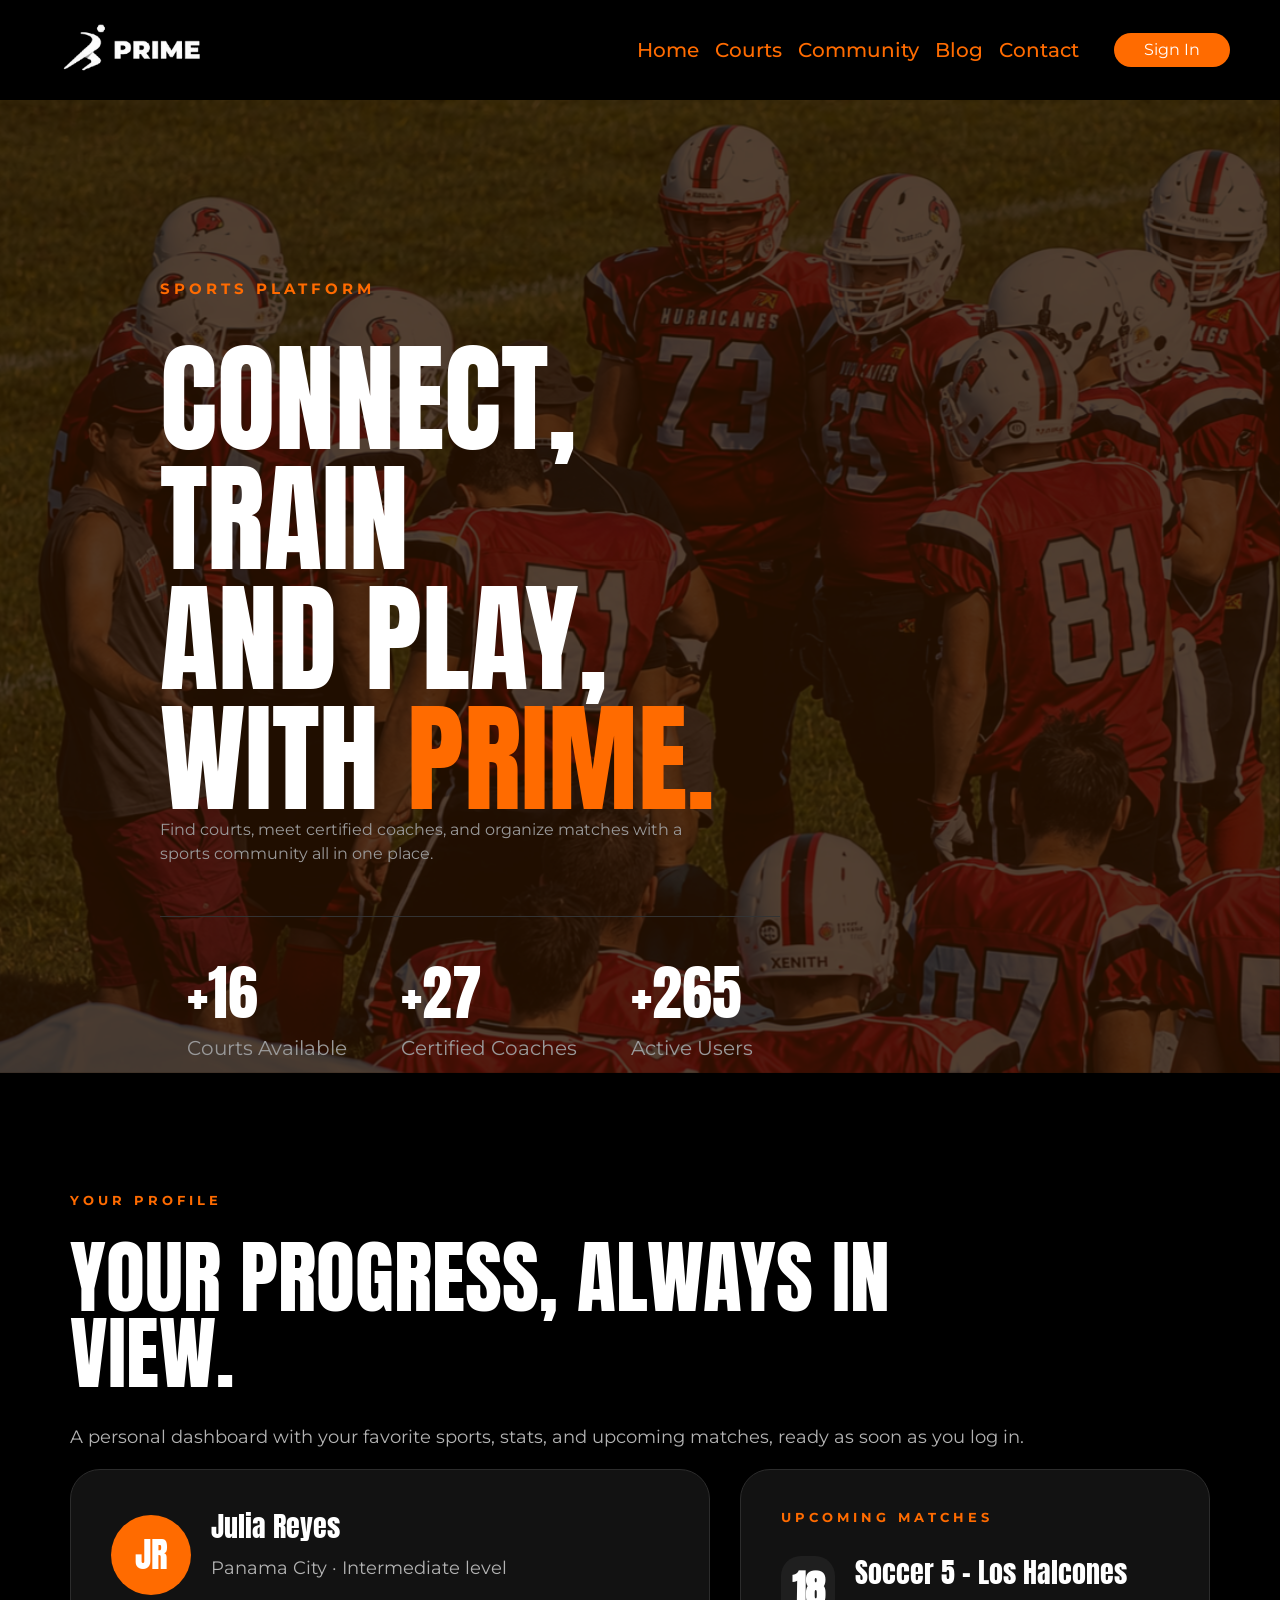
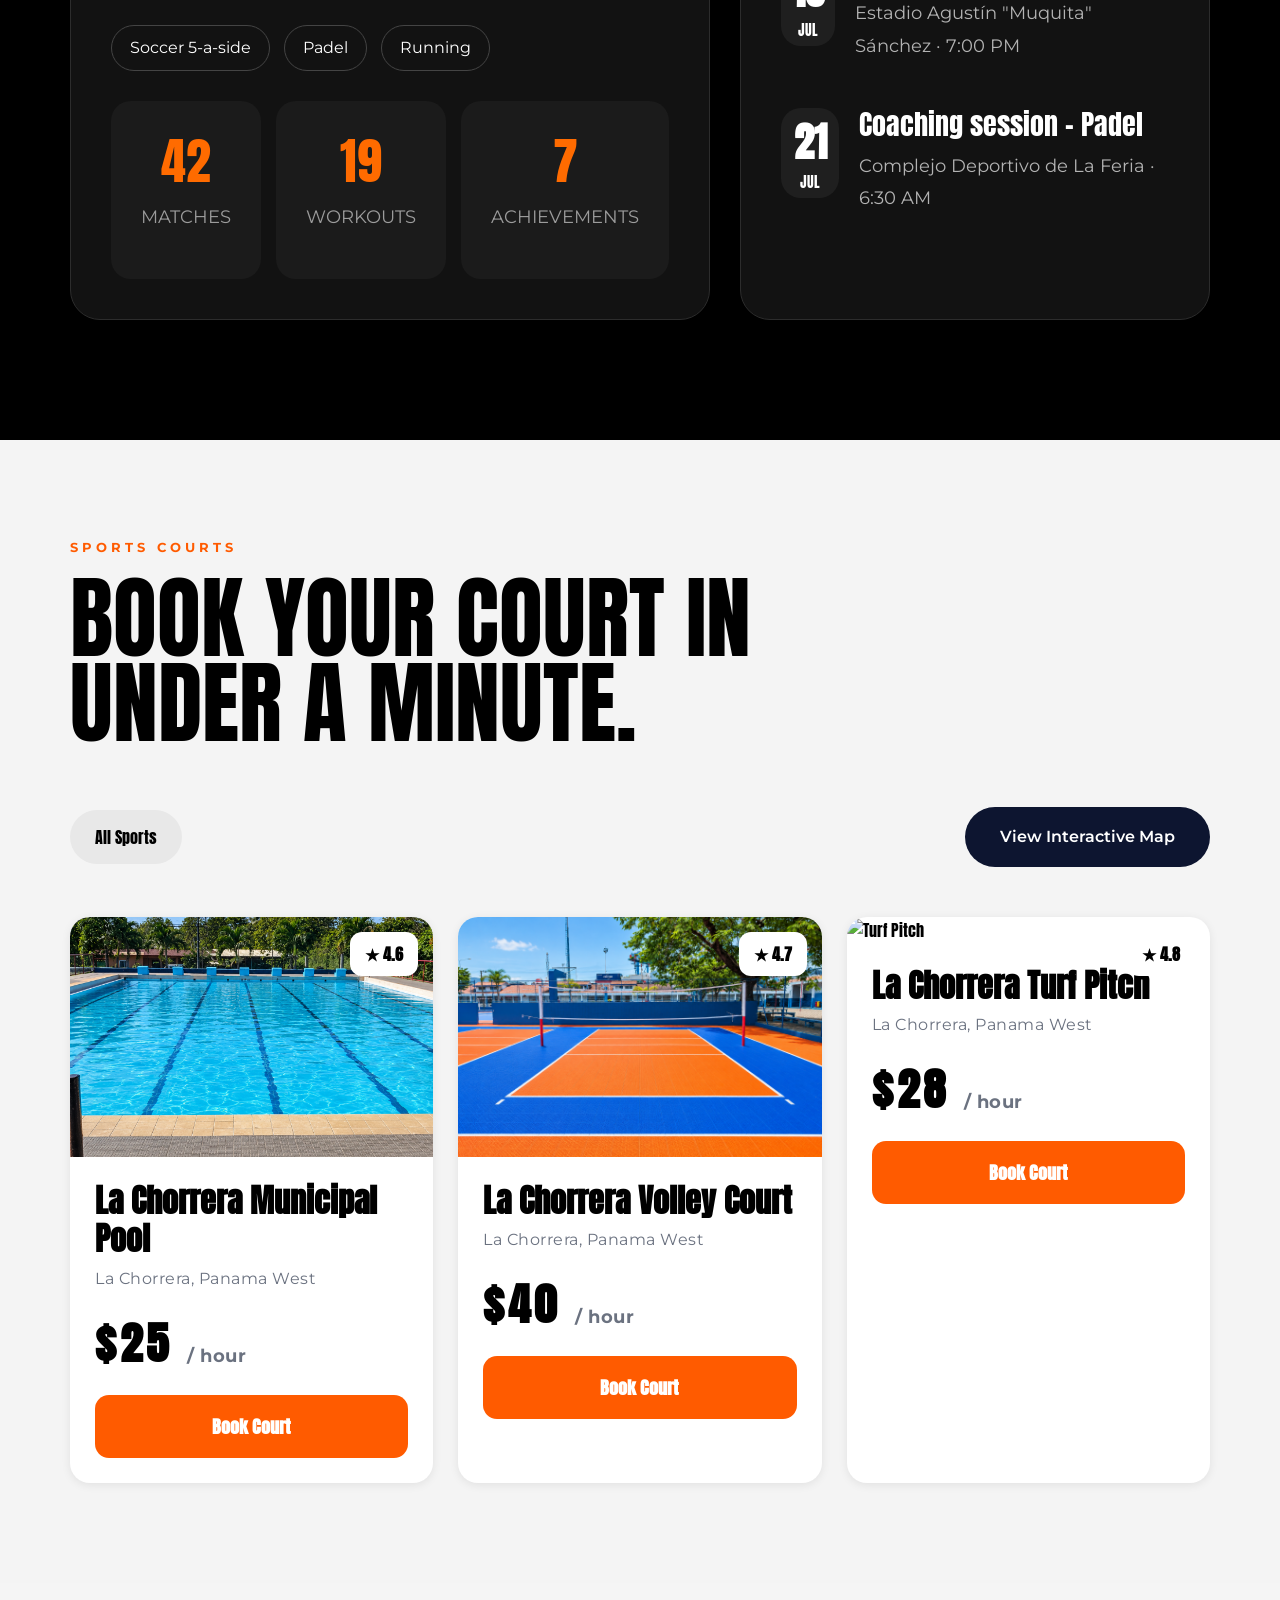
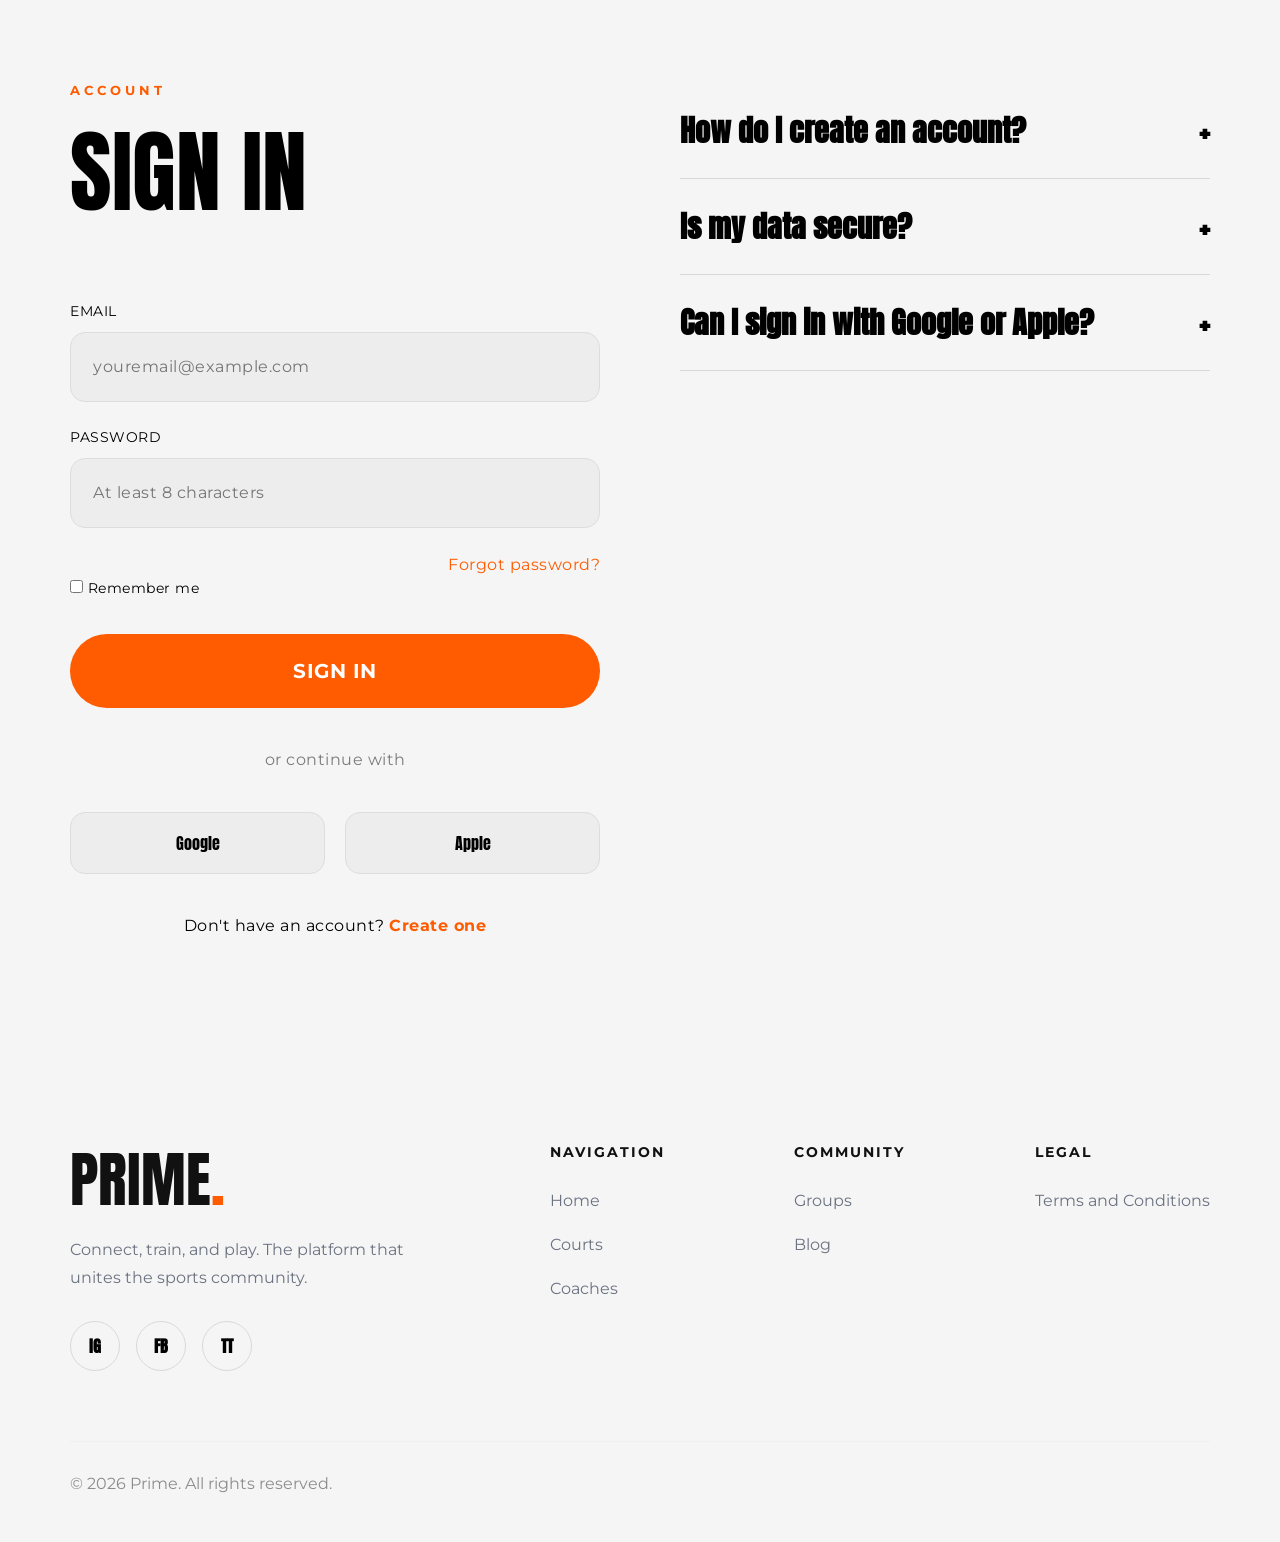
==== commit 7d923831: "cambio en la mitad de las cosas + integracion de JS" ====
--- a/Index.html
+++ b/Index.html
@@ -15,7 +15,14 @@
    
    <link href="https://fonts.googleapis.com/css2?family=Montserrat:wght@500;600&display=swap" rel="stylesheet">
 
+   <link href="https://cdn.jsdelivr.net/npm/bootstrap@5.3.3/dist/css/bootstrap.min.css" rel="stylesheet">
+
+   <script src="https://cdn.jsdelivr.net/npm/bootstrap@5.3.3/dist/js/bootstrap.bundle.min.js"></script>
+
    <link rel="stylesheet" href="style.css">
+   
+
+</body>
 </head>
 
 <body>
@@ -55,8 +62,43 @@
       <!-- HERO SECTION -->
       <!-- ========================= -->
 
-      <!-- Etiqueta -->
-       <section class="hero">
+      <!-- Carrusel Inicio -->
+             <section class="hero">
+
+    <!-- Carrusel -->
+    <div class="background-carousel">
+
+        <div id="carouselPrime"
+             class="carousel slide carousel-fade"
+             data-bs-ride="carousel"
+             data-bs-interval="8000">
+
+            <div class="carousel-inner">
+
+                <div class="carousel-item active">
+                    <img src="Imagenes PRIME/American.png" class="d-block w-100" alt="">
+                </div>
+
+                <div class="carousel-item">
+                    <img src="Imagenes PRIME/Futbol.png" class="d-block w-100" alt="">
+                </div>
+
+                <div class="carousel-item">
+                    <img src="Imagenes PRIME/Trotar.png" class="d-block w-100" alt="">
+                </div>
+
+            </div>
+
+        </div>
+
+    </div>
+
+    <!-- Fondo oscuro -->
+    <div class="overlay"></div>
+
+    <!-- Contenido -->
+    <div class="hero-content">
+
       <h4>SPORTS PLATFORM</h4>
 
       <!-- Título Principal -->
@@ -80,17 +122,17 @@
       <section class="stats">
 
          <div class="stat">
-            <h2>+30</h2>
+<h2 class="counter" data-target="30">0</h2>
             <p>Courts Available</p>
          </div>
 
          <div class="stat">
-            <h2>+50</h2>
+<h2 class="counter" data-target="50">0</h2>
             <p>Certified Coaches</p>
          </div>
 
          <div class="stat">
-            <h2>+500</h2>
+<h2 class="counter" data-target="500">0</h2>
             <p>Active Users</p>
          </div>
 
@@ -98,75 +140,385 @@
 
    </header>
 
-   <!-- ========================= -->
-   <!-- MAIN -->
-   <!-- ========================= -->
-
-   <main>
-
-      <!-- ========================= -->
-      <!-- SECCIÓN PRINCIPAL -->
-      <!-- ========================= -->
-
-      <section id="inicio" class="principal">
-
-         <h1>YOUR PROGRESS, ALWAYS IN VIEW.</h1>
-
-         <p>
-            Esta aplicación fue creada utilizando
-            HTML y CSS.
-         </p>
-
-         <button>Conocer más</button>
-
-      </section>
-
-      <!-- ========================= -->
-      <!-- TARJETAS -->
-      <!-- ========================= -->
-
-      <section id="Mis canchas" class="tarjetas">
-
-         <h2>¿Qué ofrecemos?</h2>
-
-         <!-- Tarjeta 1 -->
-         <div class="tarjeta">
-            <h3>Innovación</h3>
+<!-- ========================= -->
+<!-- PROFILE SECTION -->
+<!-- ========================= -->
+
+<section class="profile-section">
+
+    <h4>YOUR PROFILE</h4>
+
+    <h2>
+        YOUR PROGRESS, ALWAYS IN VIEW.
+    </h2>
+
+    <p>
+        A personal dashboard with your favorite sports,
+        stats, and upcoming matches, ready as soon as you log in.
+    </p>
+
+    <div class="profile-container">
+
+        <!-- TARJETA PERFIL -->
+        <div class="profile-card">
+
+            <div class="user-info">
+                <div class="avatar">JR</div>
+
+                <div>
+                    <h3>Julia Reyes</h3>
+                    <p>Panama City · Intermediate level</p>
+                </div>
+            </div>
+
+            <div class="sports-tags">
+                <span>Soccer 5-a-side</span>
+                <span>Padel</span>
+                <span>Running</span>
+            </div>
+
+            <div class="stats-boxes">
+
+                <div class="box">
+                    <h3>42</h3>
+                    <p>MATCHES</p>
+                </div>
+
+                <div class="box">
+                    <h3>19</h3>
+                    <p>WORKOUTS</p>
+                </div>
+
+                <div class="box">
+                    <h3>7</h3>
+                    <p>ACHIEVEMENTS</p>
+                </div>
+
+            </div>
+
+        </div>
+
+        <!-- PRÓXIMOS PARTIDOS -->
+        <div class="matches-card">
+
+            <h4>UPCOMING MATCHES</h4>
+
+            <div class="match">
+
+                <div class="date">
+                    <span>18</span>
+                    <small>JUL</small>
+                </div>
+
+                <div>
+                    <h3>Soccer 5 – Los Halcones</h3>
+                    <p>Estadio Agustín "Muquita" Sánchez · 7:00 PM</p>
+                </div>
+
+            </div>
+
+            <div class="match">
+
+                <div class="date">
+                    <span>21</span>
+                    <small>JUL</small>
+                </div>
+
+                <div>
+                    <h3>Coaching session – Padel</h3>
+                    <p>Complejo Deportivo de La Feria · 6:30 AM</p>
+                </div>
+
+            </div>
+
+        </div>
+
+    </div>
+
+</section>
+
+<!-- ========================= -->
+<!-- SPORTS COURTS SECTION -->
+<!-- ========================= -->
+
+<section class="courts-section">
+
+    <h4>SPORTS COURTS</h4>
+
+    <h2>
+        BOOK YOUR COURT IN <br>
+        UNDER A MINUTE.
+    </h2>
+
+    <div class="courts-top">
+
+        <button class="sport-filter">
+            All Sports
+        </button>
+
+        <a href="#" class="map-btn">
+            View Interactive Map
+        </a>
+
+    </div>
+
+    <div class="courts-grid">
+
+        <!-- CARD 1 -->
+        <div class="court-card">
+
+            <img src="Imagenes PRIME/MunicipalPool.png" alt="Pool">
+
+            <div class="rating">★ 4.6</div>
+
+            <div class="court-info">
+
+                <h3>La Chorrera Municipal Pool</h3>
+
+                <p>La Chorrera, Panama West</p>
+
+                <h4>$25 <span>/ hour</span></h4>
+
+                <button>Book Court</button>
+
+            </div>
+
+        </div>
+
+        <!-- CARD 2 -->
+        <div class="court-card">
+
+            <img src="Imagenes PRIME/VolleyCourt.png" alt="Volley Court">
+
+            <div class="rating">★ 4.7</div>
+
+            <div class="court-info">
+
+                <h3>La Chorrera Volley Court</h3>
+
+                <p>La Chorrera, Panama West</p>
+
+                <h4>$40 <span>/ hour</span></h4>
+
+                <button>Book Court</button>
+
+            </div>
+
+        </div>
+
+        <!-- CARD 3 -->
+        <div class="court-card">
+
+            <img src="Imagenes PRIME/turfPitch.png" alt="Turf Pitch">
+
+            <div class="rating">★ 4.8</div>
+
+            <div class="court-info">
+
+                <h3>La Chorrera Turf Pitch</h3>
+
+                <p>La Chorrera, Panama West</p>
+
+                <h4>$28 <span>/ hour</span></h4>
+
+                <button>Book Court</button>
+
+            </div>
+
+        </div>
+
+    </div>
+
+</section>
+
+<!-- ========================= -->
+<!-- SIGN IN SECTION -->
+<!-- ========================= -->
+
+<section class="signin-section">
+
+    <div class="signin-left">
+
+        <h4>ACCOUNT</h4>
+
+        <h2>SIGN IN</h2>
+
+        <form class="signin-form">
+
+            <label>EMAIL</label>
+            <input type="email" placeholder="youremail@example.com">
+
+            <label>PASSWORD</label>
+            <input type="password" placeholder="At least 8 characters">
+
+            <div class="signin-options">
+
+                <label>
+                    <input type="checkbox">
+                    Remember me
+                </label>
+
+                <a href="#">Forgot password?</a>
+
+            </div>
+
+            <button type="submit" class="signin-btn">
+                SIGN IN
+            </button>
+
+        </form>
+
+        <div class="divider">
+            <span>or continue with</span>
+        </div>
+
+        <div class="social-buttons">
+
+            <button class="social-btn">
+                Google
+            </button>
+
+            <button class="social-btn">
+                Apple
+            </button>
+
+        </div>
+
+        <p class="create-account">
+            Don't have an account?
+            <a href="#">Create one</a>
+        </p>
+
+    </div>
+
+    <div class="signin-right">
+
+       <div class="faq">
+
+    <div class="faq-item">
+
+        <button class="faq-question">
+            <span>How do I create an account?</span>
+            <span class="icon">+</span>
+        </button>
+
+        <div class="faq-answer">
             <p>
-               Creamos soluciones utilizando tecnología.
+                Click "Create one" on the left, fill in your
+                name, email and password, then hit
+                "Create account". You're ready to join the community.
             </p>
-         </div>
-
-         <!-- Tarjeta 2 -->
-         <div class="tarjeta">
-            <h3>Creatividad</h3>
+        </div>
+
+    </div>
+
+    <div class="faq-item">
+
+        <button class="faq-question">
+            <span>Is my data secure?</span>
+            <span class="icon">+</span>
+        </button>
+
+        <div class="faq-answer">
             <p>
-               Transformamos ideas en proyectos.
+                Yes. Your data is encrypted and handled securely.
             </p>
-         </div>
-
-         <!-- Tarjeta 3 -->
-         <div class="tarjeta">
-            <h3>Tecnología</h3>
+        </div>
+
+    </div>
+
+    <div class="faq-item">
+
+        <button class="faq-question">
+            <span>Can I sign in with Google or Apple?</span>
+            <span class="icon">+</span>
+        </button>
+
+        <div class="faq-answer">
             <p>
-               Utilizamos herramientas digitales.
+                Yes, social login options are available.
             </p>
-         </div>
-
-      </section>
-
-   </main>
+        </div>
+
+    </div>
+
+</div>
+
+</section>
+
+
 
    <!-- ========================= -->
    <!-- FOOTER -->
    <!-- ========================= -->
 
-   <footer id="contacto">
-
-      <p>© 2026 PRIME. All Rights Reserved.</p>
-
-   </footer>
-
+  <footer class="footer">
+
+    <div class="footer-container">
+
+        <!-- Columna 1 -->
+        <div class="footer-brand">
+
+            <h2>PRIME<span>.</span></h2>
+
+            <p>
+                Connect, train, and play.
+                The platform that unites the sports community.
+            </p>
+
+            <div class="social-links">
+
+                <a href="#">IG</a>
+                <a href="#">FB</a>
+                <a href="#">TT</a>
+
+            </div>
+
+        </div>
+
+        <!-- Columna 2 -->
+        <div class="footer-column">
+
+            <h4>NAVIGATION</h4>
+
+            <a href="#">Home</a>
+            <a href="#">Courts</a>
+            <a href="#">Coaches</a>
+
+        </div>
+
+        <!-- Columna 3 -->
+        <div class="footer-column">
+
+            <h4>COMMUNITY</h4>
+
+            <a href="#">Groups</a>
+            <a href="#">Blog</a>
+
+        </div>
+
+        <!-- Columna 4 -->
+        <div class="footer-column">
+
+            <h4>LEGAL</h4>
+
+            <a href="#">Terms and Conditions</a>
+
+        </div>
+
+    </div>
+
+    <hr>
+
+    <p class="copyright">
+        © 2026 Prime. All rights reserved.
+    </p>
+
+</footer>
+
+
+<script src="interaction.js"></script>
+<button id="topBtn">↑</button>
 </body>
 
 
--- a/style.css
+++ b/style.css
@@ -4,7 +4,7 @@
 body {
     margin: 0;
     font-family: 'Anton', sans-serif;
-    background-color: rgb(34, 34, 34);
+    background-color: rgb(44, 43, 43);
     color: white;
 }
 
@@ -15,10 +15,10 @@
 
 header {
     background-color: rgb(5, 7, 12);
-;
+    
     color: white;
     text-align: left;
-    padding: 120px 0 0 0px;
+    padding: 120px 60 60px;
     line-height: 0.9;
 }
 
@@ -30,6 +30,11 @@
 /* ===================================== */
 /* NAVBAR */
 /* ===================================== */
+
+.navbar.scrolled{
+    background:#000;
+    box-shadow:0 0 20px rgba(0,0,0,.3);
+}
 
 .navbar {
     font-family: 'Montserrat', sans-serif;
@@ -47,7 +52,7 @@
     background-color: black;
     box-sizing: border-box;
 
-    z-index: 1000;
+    z-index: 1500;
 
 }
 
@@ -91,7 +96,7 @@
     background-color: #ff6b00;
     color: white;
     text-decoration: none;
-    padding: 12px 10px;
+    padding: 10px 30px;
     border-radius: 30px;
     font-family: 'Montserrat', sans-serif;
 }
@@ -100,6 +105,53 @@
 /* ===================================== */
 /* HERO SECTION */
 /* ===================================== */
+header{
+    padding: 0;
+}
+
+.hero{
+    padding: 0;
+}
+
+.hero-content{
+    padding-top: 120px;
+}
+
+.hero{
+    position: relative;
+    min-height: 100vh;
+    overflow: hidden;
+}
+
+.background-carousel,
+.background-carousel .carousel,
+.background-carousel .carousel-inner,
+.background-carousel .carousel-item{
+    position: absolute;
+    inset: 0;
+    width: 100%;
+    height: 100%;
+}
+.background-carousel img{
+    width: 100%;
+    height: 100%;
+    object-fit: cover;
+}
+
+.overlay{
+    position:absolute;
+    inset:0;
+    background:rgba(41, 18, 1, 0.804);
+    z-index:2;
+}
+
+.hero-content{
+    position:relative;
+    z-index:1000;
+    color:white;
+    padding-left:80px;
+    padding-top:200px;
+}
 
 .hero{
     padding-top: 80px;
@@ -120,6 +172,7 @@
    color:  #ff6b00;
    font-family: 'Montserrat', sans-serif;
    letter-spacing: 4px;
+   font-weight: bold;
    
 
    font-size: 15px;
@@ -178,48 +231,465 @@
 
 
 /* ===================================== */
-/* CONTENIDO PRINCIPAL */
-/* ===================================== */
-
-main {
+/* PROFILE SECTION */
+/* ===================================== */
+
+.profile-section{
+    padding: 120px 70px;
+    background-color: #000;
+    color: white;
+}
+
+.profile-section h4{
+    color: #ff6b00;
+    font-family: 'Montserrat', sans-serif;
+    letter-spacing: 4px;
+    font-size: 13px;
+    font-weight: bold;
+
+}
+
+.profile-section h2{
+    font-family: 'Anton', sans-serif;
+    font-size: 80px;
+    line-height: 0.95;
+    max-width: 900px;
+    margin: 30px 0;
+}
+
+.profile-section p{
+    font-family: 'Montserrat', sans-serif;
+    color: #b3b3b3;
+    font-size: 18px;
+    line-height: 1.8;
+}
+
+.profile-card{
+    flex: 1;
+    background: #121212;
+    border: 1px solid #2c2c2c;
+    border-radius: 30px;
+    padding: 40px;
+}
+
+.user-info{
+    display: flex;
+    align-items: center;
+    gap: 20px;
+}
+
+.avatar{
+    width: 80px;
+    height: 80px;
+    border-radius: 50%;
+    background: #ff6b00;
+
+    display: flex;
+    justify-content: center;
+    align-items: center;
+
+    font-family: 'Anton', sans-serif;
+    font-size: 35px;
+    color: white;
+}
+
+.sports-tags{
+    margin: 25px 0;
+}
+
+.sports-tags span{
+    display: inline-block;
+    padding: 10px 18px;
+    margin-right: 10px;
+
+    border: 1px solid #444;
+    border-radius: 30px;
+
+    font-family: 'Montserrat', sans-serif;
+}
+
+.stats-boxes{
+    display: flex;
+    gap: 15px;
+    margin-top: 30px;
+}
+
+.box{
+    flex: 1;
+    background: #1b1b1b;
+    border-radius: 20px;
     padding: 30px;
-}
-
-
-/* ===================================== */
-/* SECCIÓN PRINCIPAL */
-/* ===================================== */
-
-.principal {
-    background-color: white;
+    text-align: center;
+}
+
+.box h3{
+    color: #ff6b00;
+    font-size: 50px;
+    margin: 0;
+}
+
+.box p{
+    margin-top: 10px;
+    color: #9c9c9c;
+}
+
+.matches-card{
+    flex: 1;
+    background: #121212;
+    border: 1px solid #2c2c2c;
+    border-radius: 30px;
+    padding: 40px;
+}
+
+.match{
+    display: flex;
+    gap: 20px;
+    margin-top: 30px;
+}
+
+.date{
+    width: 70px;
+    height: 90px;
+    background: #1f1f1f;
+    border-radius: 20px;
+
+    display: flex;
+    flex-direction: column;
+    justify-content: center;
+    align-items: center;
+}
+
+.date span{
+    font-size: 40px;
+    font-weight: bold;
+}
+
+.date small{
+    color: white;
+}
+
+.profile-container{
+    display: flex;
+    justify-content: space-between;
+    align-items: stretch;
+    gap: 30px;
+}
+
+
+/* ===================================== */
+/* SPORTS COURTS SECTION */
+/* ===================================== */
+
+.courts-section{
+    background: #f4f4f4;
     color: black;
+    padding: 100px 70px;
+}
+
+.courts-section h4{
+    color: #ff5b00;
+    font-family: 'Montserrat', sans-serif;
+    letter-spacing: 4px;
+    font-size: 13px;
+    font-weight: bold;
+
+}
+
+.courts-section h2{
+    font-family: 'Anton', sans-serif;
+    font-size: 90px;
+    line-height: .95;
+    margin: 20px 0 60px;
+}
+
+.courts-top{
+    display: flex;
+    justify-content: space-between;
+    align-items: center;
+    margin-bottom: 50px;
+}
+
+.sport-filter{
+    background: #e8e8e8;
+    color: black;
+    border: none;
+    border-radius: 50px;
+    padding: 15px 25px;
+}
+
+.map-btn{
+    background: #0d1530;
+    color: white;
+    text-decoration: none;
+
+    padding: 18px 35px;
+    border-radius: 50px;
+
+    font-family: 'Montserrat', sans-serif;
+    font-weight: 600;
+}
+
+.courts-grid{
+    display: flex;
+    gap: 25px;
+}
+
+.court-card{
+    flex: 1;
+    background: white;
+    border-radius: 20px;
+    overflow: hidden;
+    position: relative;
+
+    box-shadow: 0 2px 10px rgba(0,0,0,.08);
+}
+
+.court-card img{
+    width: 100%;
+    height: 240px;
+    object-fit: cover;
+}
+
+.rating{
+    position: absolute;
+
+    top: 15px;
+    right: 15px;
+
+    background: white;
+    padding: 10px 15px;
+
+    border-radius: 12px;
+
+    font-weight: bold;
+}
+
+.court-info{
+    padding: 25px;
+}
+
+.court-info h3{
+    margin-top: 0;
+    Font-weight: bold;
+    font-size: 32px;
+    font-family: 'Anton', sans-serif;
+    font-weight: bold;
+}
+
+.court-info p{
+    color: #6b7280;
+    font-family: 'Montserrat', sans-serif;
+    letter-spacing: 0.5px;
+}
+
+.court-info h4{
+    color: black;
+    font-size: 45px;
+    font-family: 'Anton', sans-serif;
+    margin: 25px 0;
+}
+
+.court-info h4 span{
+    font-size: 18px;
+    color: #6b7280;
+    font-family: 'Montserrat', sans-serif;
+    letter-spacing: 0.5px;
+
+}
+
+.court-info button{
+    width: 100%;
+
+    background: #ff5b00;
+    color: white;
+
+    border: none;
+    border-radius: 14px;
+
+    padding: 18px;
+
+    font-size: 18px;
+    font-weight: bold;
+    line-height: 1.5;
+
+}
+
+/* ===================================== */
+/* SIGN IN SECTION */
+/* ===================================== */
+
+.signin-section{
+    background: #f5f5f5;
+    color: black;
+
+    padding: 100px 70px;
+
+    display: flex;
+    justify-content: space-between;
+    gap: 80px;
+}
+
+.signin-left{
+    flex: 1;
+}
+
+.signin-left h4{
+    color: #ff5b00;
+    letter-spacing: 4px;
+    font-size: 13px;
+    font-weight: bold;
+    font-family: 'Montserrat', sans-serif;
+}
+
+.signin-left h2{
+    font-family: 'Anton', sans-serif;
+    font-size: 90px;
+    margin: 20px 0 50px;
+}
+
+.signin-form{
+    display: flex;
+    flex-direction: column;
+}
+
+.signin-form label{
+    margin-bottom: 10px;
+    margin-top: 25px;
+
+    font-family: 'Montserrat', sans-serif;
+    font-size: 14px;
+    letter-spacing: 0.5px;
+}
+
+.signin-form input{
+    padding: 22px;
+
+    border: 1px solid #ddd;
+    border-radius: 15px;
+
+    background: #ededed;
+    font-size: 16px;
+    font-family: 'Montserrat', sans-serif;
+    letter-spacing: 0.5px;
+}
+
+.signin-options{
+    display: flex;
+    justify-content: space-between;
+    margin: 25px 0;
+    font-family: 'Montserrat', sans-serif;
+    letter-spacing: 0.5px;
+}
+
+.signin-options a{
+    color: #ff5b00;
+    text-decoration: none;
+}
+
+.signin-btn{
+    background: #ff5b00;
+    color: white;
+
+    border: none;
+    border-radius: 50px;
+
+    padding: 22px;
+
+    font-size: 20px;
+    font-weight: bold;
+    line-height: 1.5;
+    font-family: 'Montserrat', sans-serif;
+    letter-spacing: 0.5px;
+   
+}
+
+.divider{
     text-align: center;
-
-    padding: 40px;
-    margin-bottom: 30px;
-
-    border-radius: 10px;
-}
-
-.principal h2 {
+    margin: 40px 0;
+    color: #7b7b7b;
+    font-family: 'Montserrat', sans-serif;
+    letter-spacing: 0.5px;
+}
+
+.social-buttons{
+    display: flex;
+    gap: 20px;
+}
+
+.social-btn{
+    flex: 1;
+
+    background: #ededed;
+    color: black;
+
+    border: 1px solid #ddd;
+    border-radius: 15px;
+
+    padding: 18px;
+}
+
+.create-account{
+    text-align: center;
+    margin-top: 40px;
+    font-family: 'Montserrat', sans-serif;
+    letter-spacing: 0.5px;
+}
+
+.create-account a{
+    color: #ff5b00;
+    text-decoration: none;
+    font-weight: bold;
+}
+
+.signin-right{
+    flex: 1;
+}
+
+.faq-item{
+    border-bottom: 1px solid #d7d7d7;
+}
+
+.faq-question{
+    width: 100%;
+
+    background: none;
+    border: none;
+
+    display: flex;
+    justify-content: space-between;
+    align-items: center;
+
+    padding: 25px 0;
+
     font-size: 30px;
-}
-
-
-/* ===================================== */
-/* BOTONES */
-/* ===================================== */
-
-button {
-   background-color: #ff6b00;
-   color: white;
-
-   border: none;
-   border-radius: 6px;
-
-   padding: 12px 25px;
-
-   cursor: pointer;
+    font-weight: bold;
+
+    cursor: pointer;
+}
+
+.faq-answer{
+    display:none;
+    font-family: 'Montserrat', sans-serif;
+    letter-spacing: 0.5px;
+    font-size: 15px;
+}
+
+.faq-answer.active{
+    display:block;
+}
+
+.faq-answer{
+    display: none;
+    padding-bottom: 25px;
+}
+
+.faq-answer p{
+    color: #6b7280;
+    line-height: 1.7;
+}
+
+.faq-answer{
+    display:none;
 }
 
 
@@ -244,15 +714,116 @@
     border-radius: 10px;
 }
 
+/* ===================================== */
+/* BOTONES */
+/* ===================================== */
+
+#topBtn{
+    position: fixed;
+    bottom: 30px;
+    right: 30px;
+
+    width: 55px;
+    height: 55px;
+
+    border: none;
+    border-radius: 50%;
+
+    background: #ff6b00;
+    color: white;
+
+    font-size: 24px;
+    cursor: pointer;
+
+    display: none;
+
+    z-index: 9999;
+}
 
 /* ===================================== */
 /* FOOTER */
 /* ===================================== */
 
-footer {
-   background-color: #f0f0f0;
-   color: #333;
-   text-align: center;
-   padding: 20px;  
-}
-
+.footer{
+    background: #f5f5f5;
+    color: #111;
+    padding: 90px 70px 30px;
+}
+
+.footer-container{
+    display: flex;
+    justify-content: space-between;
+    gap: 80px;
+}
+
+.footer-brand{
+    max-width: 350px;
+}
+
+.footer-brand h2{
+    font-family: 'Anton', sans-serif;
+    font-size: 60px;
+    margin-bottom: 20px;
+}
+
+.footer-brand span{
+    color: #ff5b00;
+}
+
+.footer-brand p{
+    font-family: 'Montserrat', sans-serif;
+    color: #6b7280;
+    line-height: 1.7;
+}
+
+.social-links{
+    display: flex;
+    gap: 16px;
+    margin-top: 30px;
+}
+
+.social-links a{
+    width: 50px;
+    height: 50px;
+
+    display: flex;
+    justify-content: center;
+    align-items: center;
+
+    border: 1px solid #d9d9d9;
+    border-radius: 50%;
+
+    text-decoration: none;
+    color: black;
+    font-weight: bold;
+}
+
+.footer-column{
+    display: flex;
+    flex-direction: column;
+    gap: 20px;
+}
+
+.footer-column h4{
+    font-family: 'Montserrat', sans-serif;
+    letter-spacing: 2px;
+    font-size: 14px;
+    font-weight: bold;
+}
+
+.footer-column a{
+    text-decoration: none;
+    color: #6b7280;
+    font-family: 'Montserrat', sans-serif;
+}
+
+.footer hr{
+    margin: 70px 0 30px;
+    border: none;
+    border-top: 1px solid #d9d9d9;
+}
+
+.copyright{
+    color: #8c8c8c;
+    font-family: 'Montserrat', sans-serif;
+}
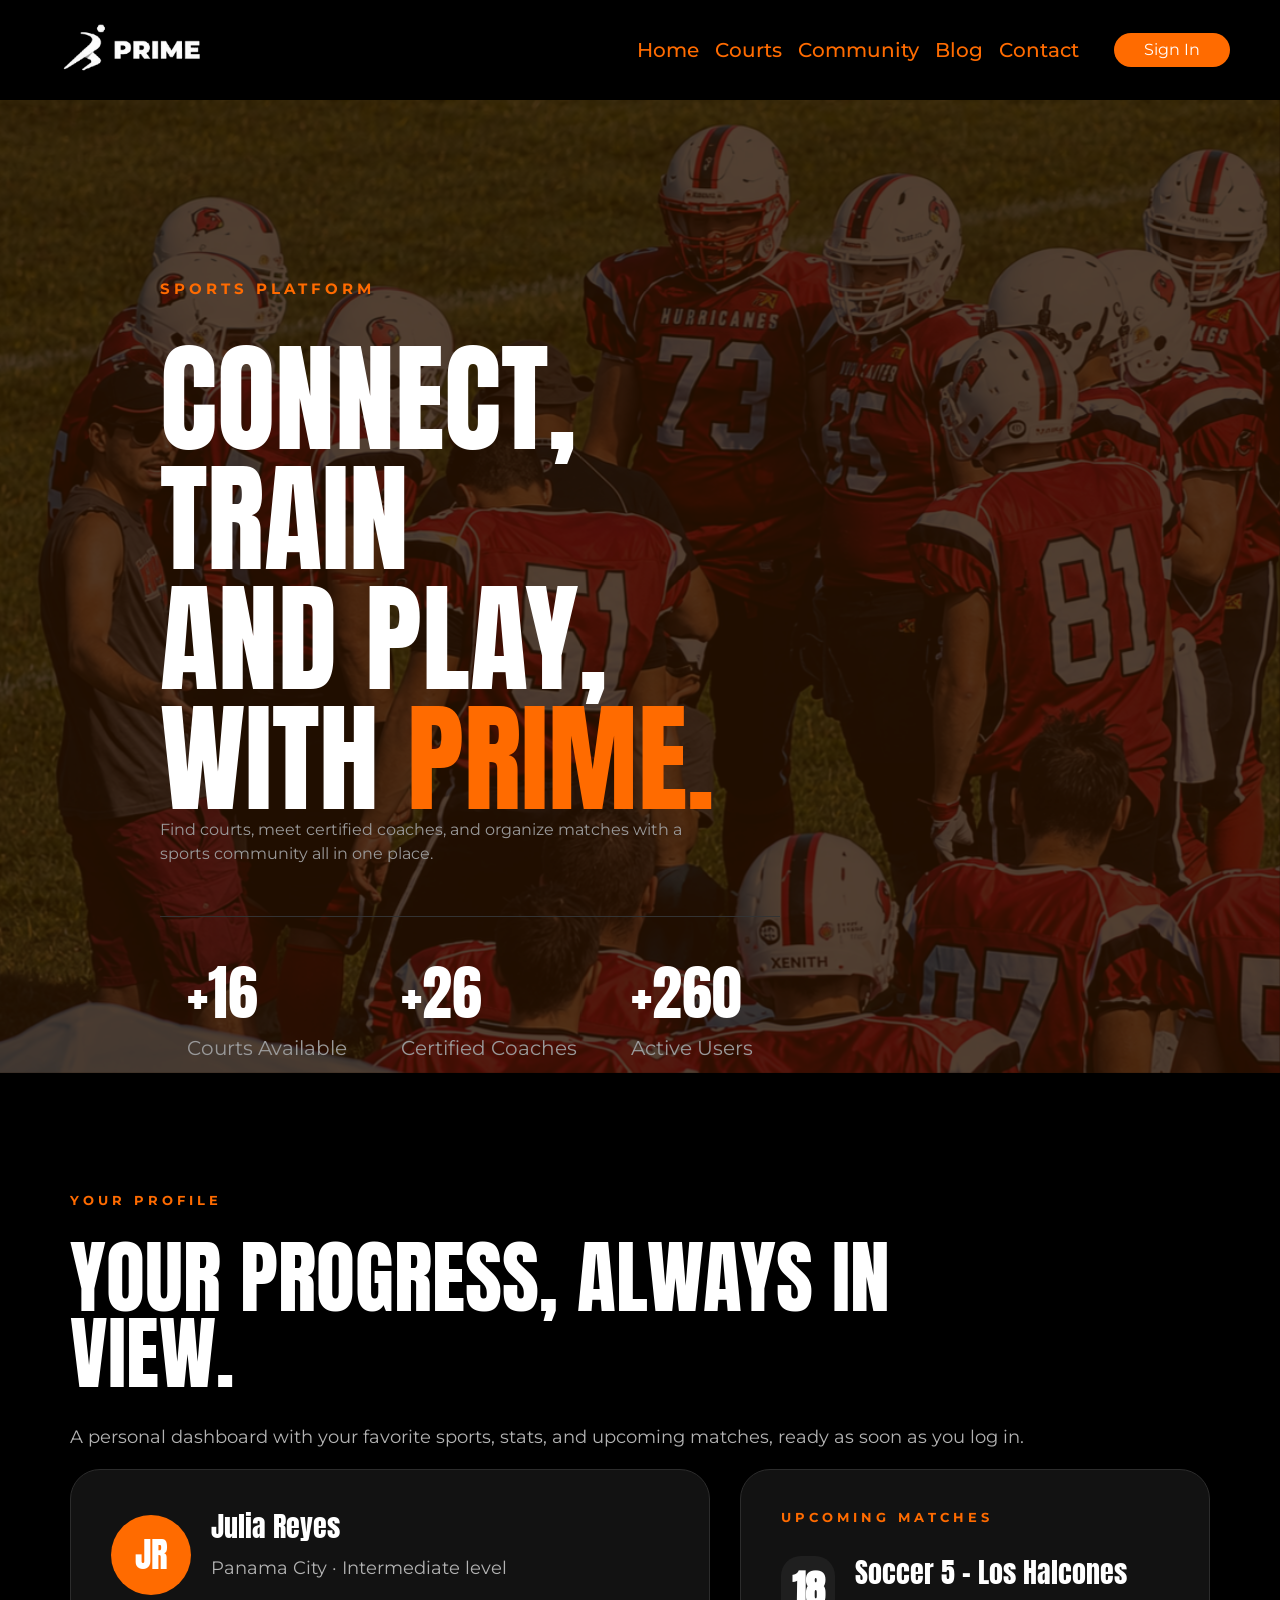
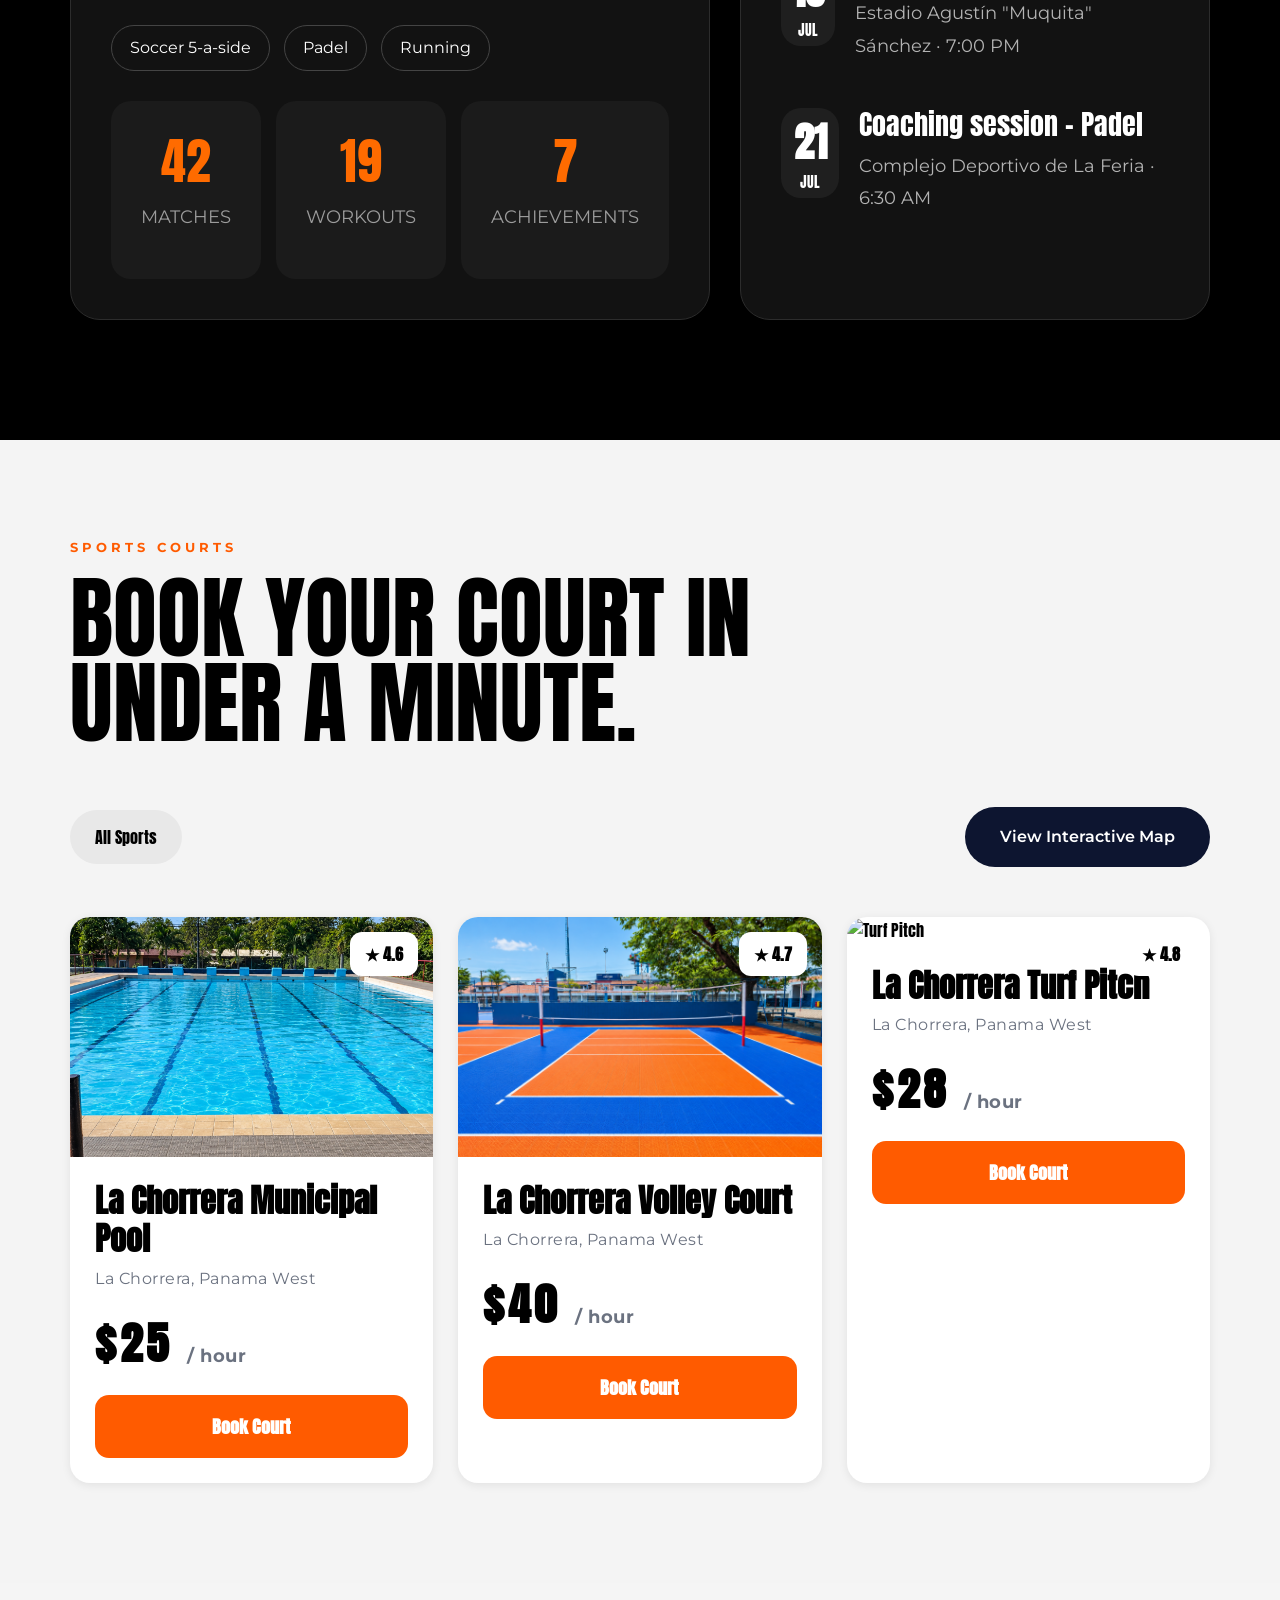
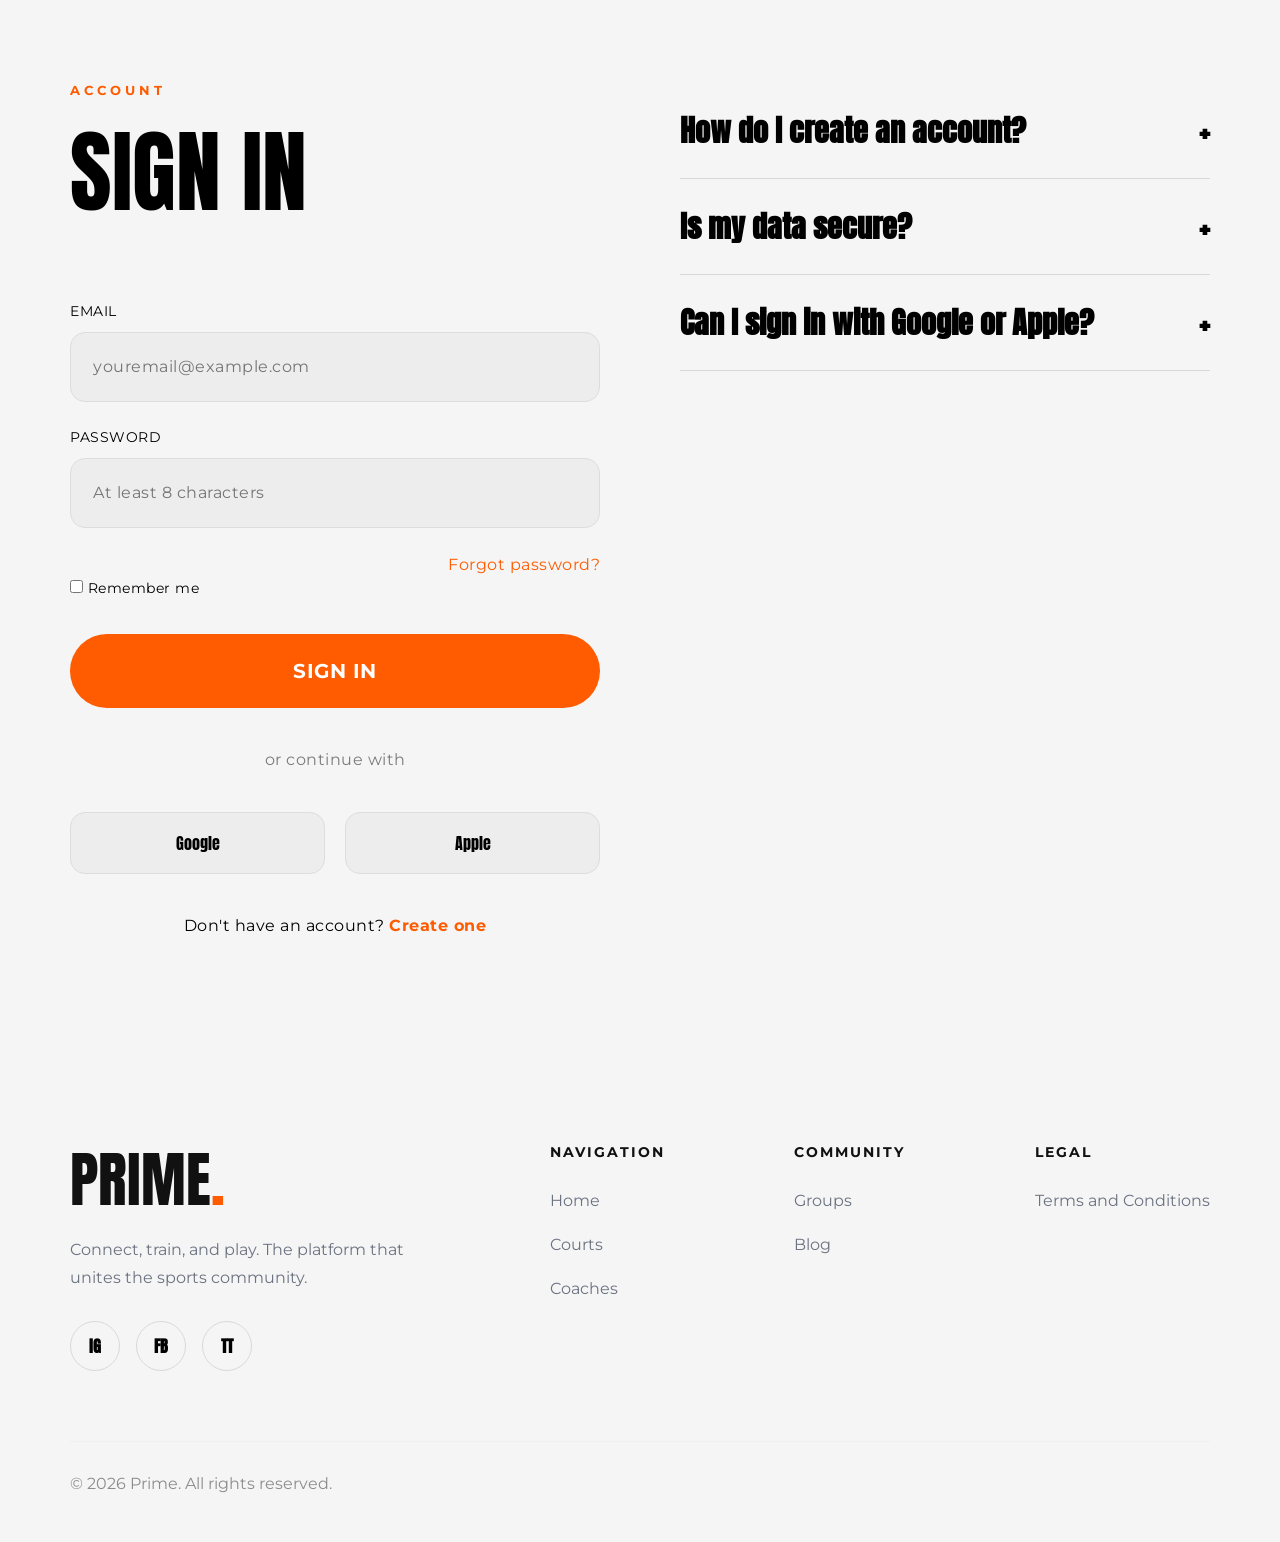
==== commit a343ed88: "Add a newline test" ====
--- a/Index.html
+++ b/Index.html
@@ -519,6 +519,7 @@
 
 <script src="interaction.js"></script>
 <button id="topBtn">↑</button>
+
 </body>
 
 
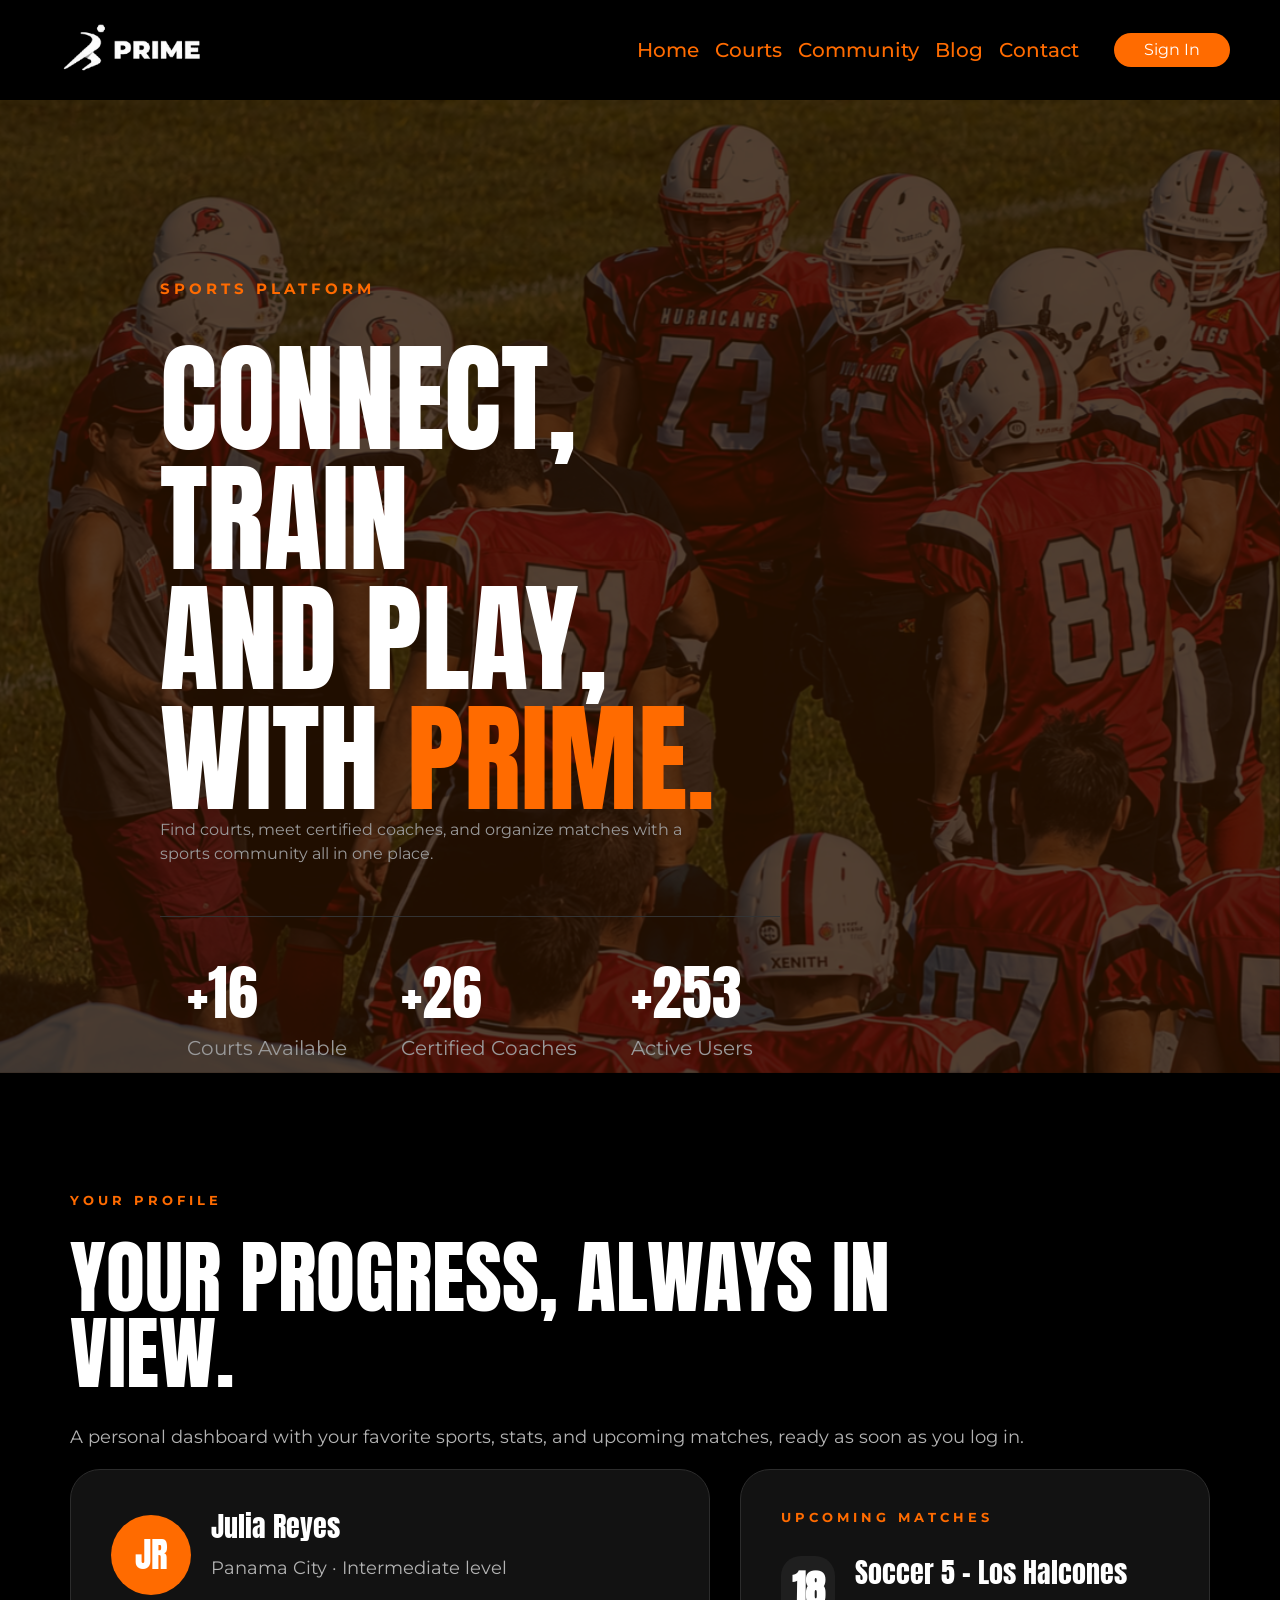
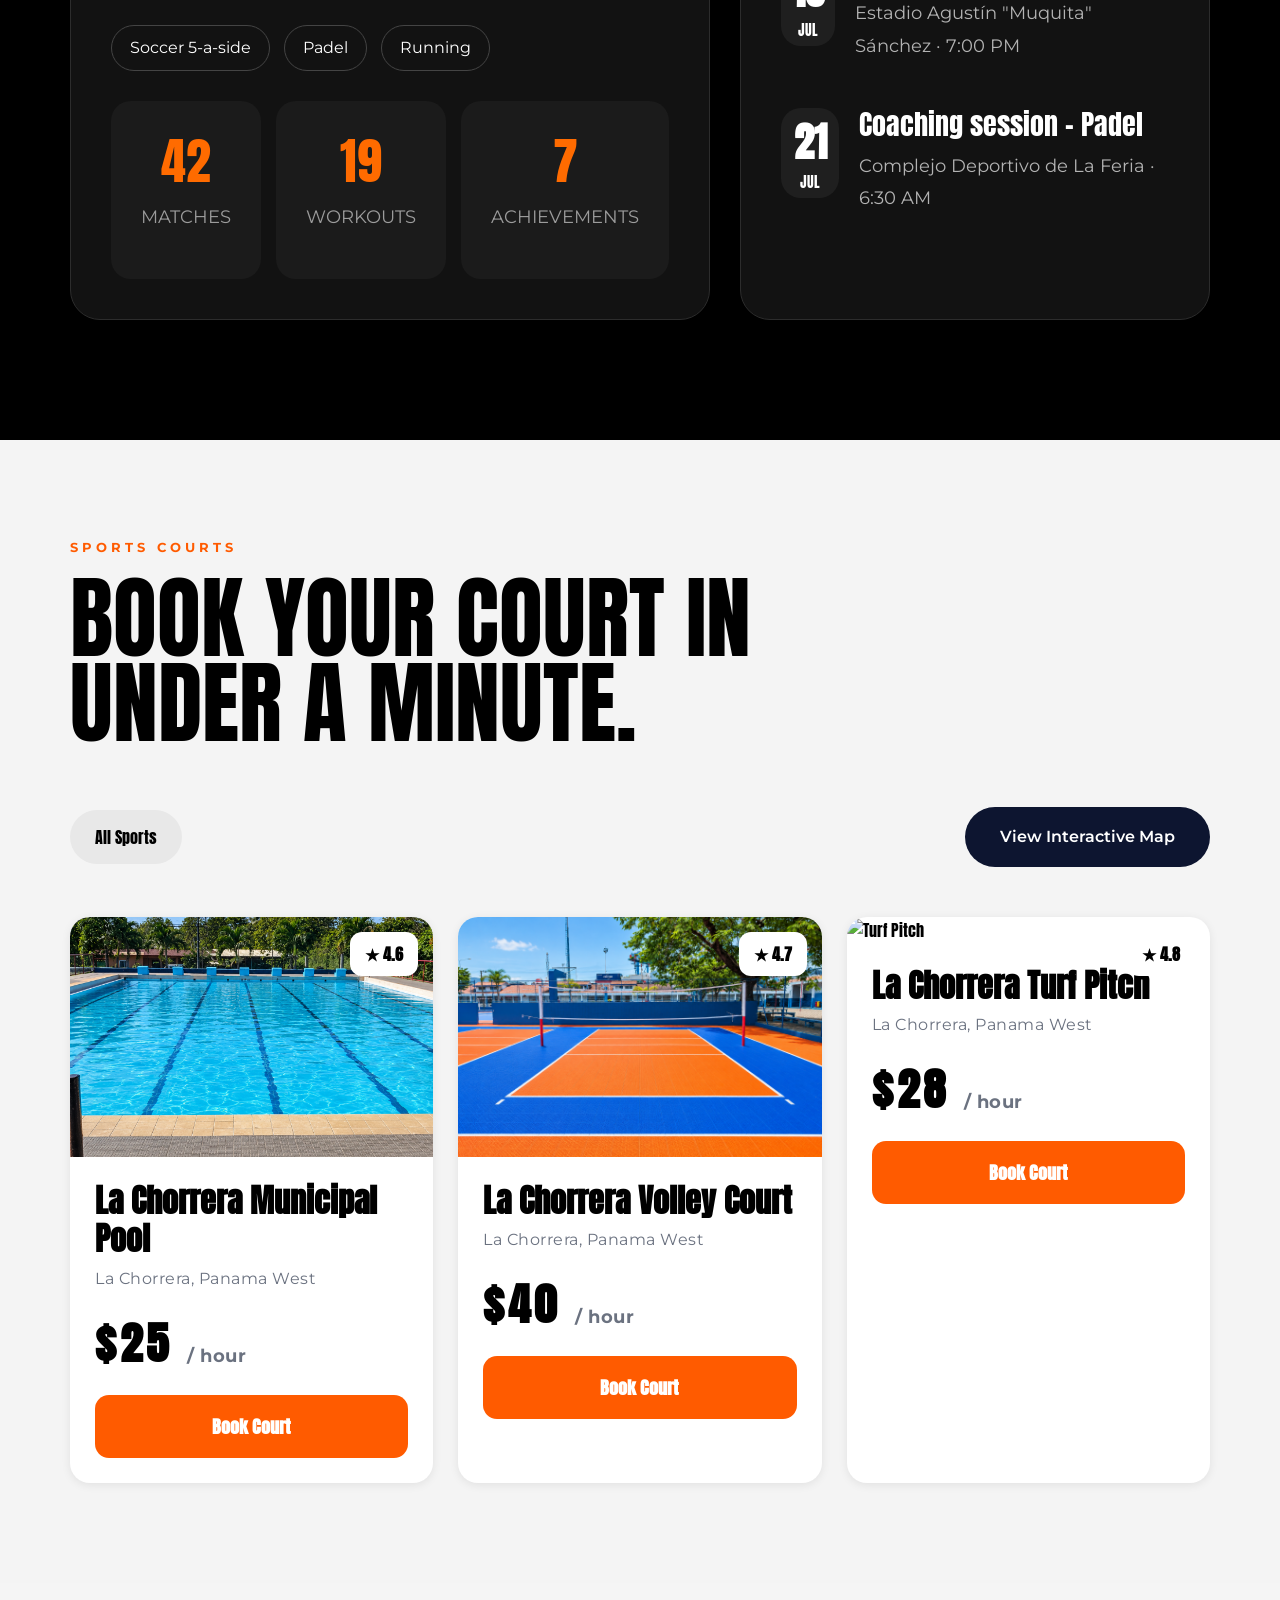
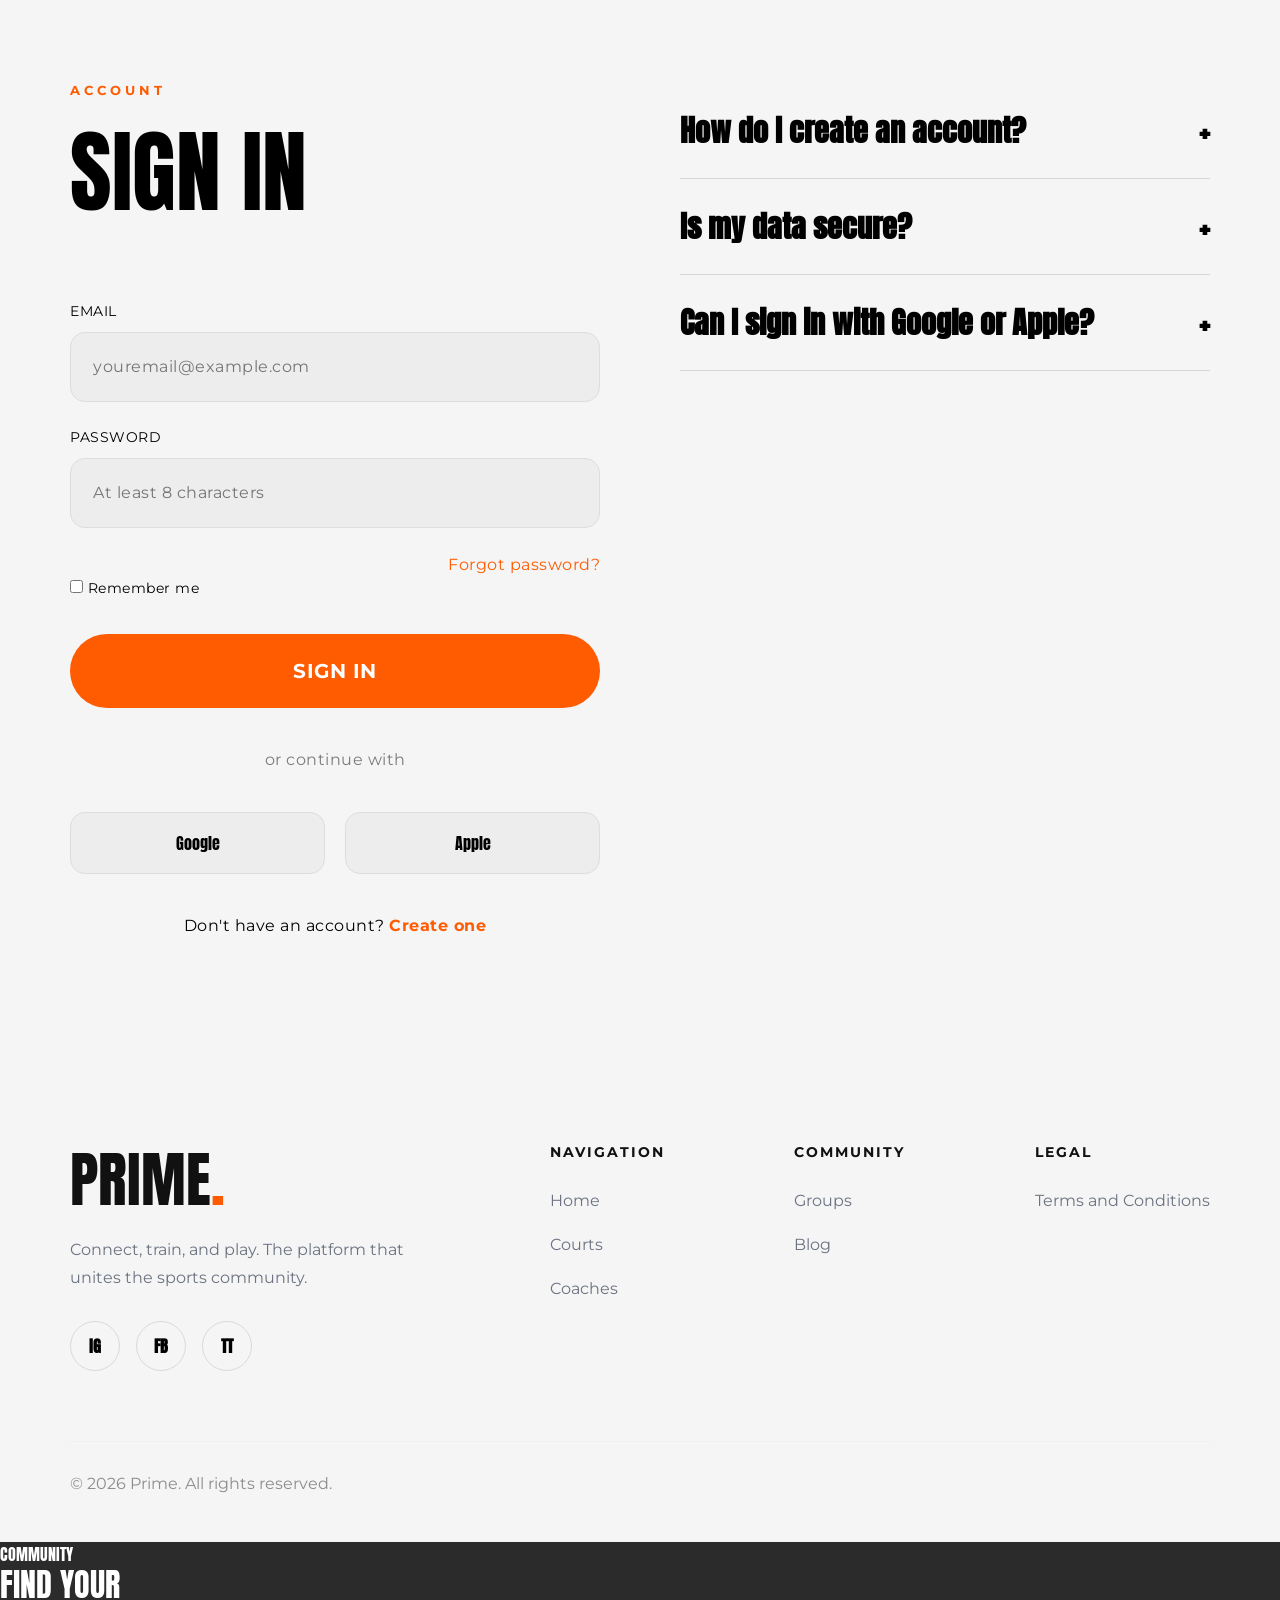
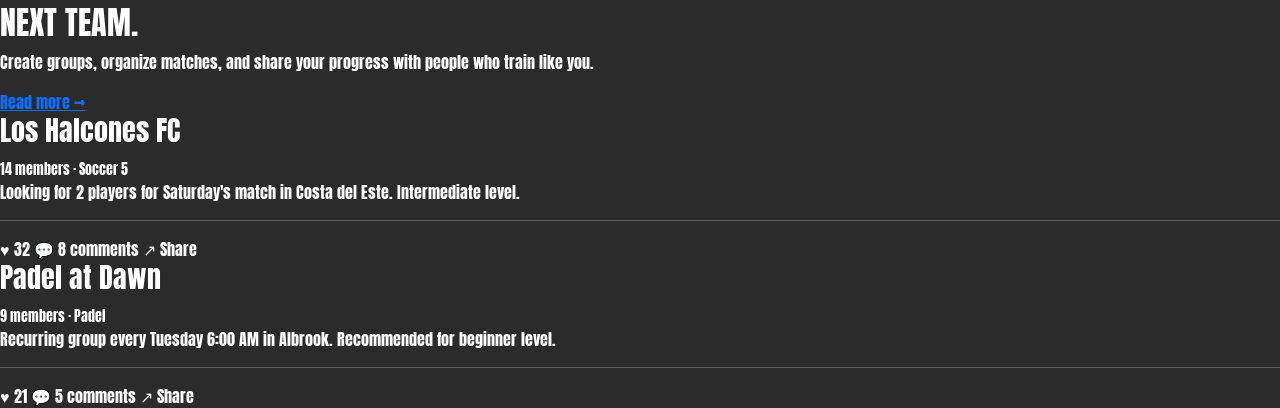
==== commit 9744109a: "Refactor Index.html structure and content" ====
--- a/Index.html
+++ b/Index.html
@@ -46,11 +46,11 @@
 
          <!-- Menú -->
          <div class="menu">
-            <a href="inicio">Home</a>
-            <a href="courts">Courts</a>
-            <a href="community">Community</a>
-            <a href="blog">Blog</a>
-            <a href="contact">Contact</a>
+            <a href="#home">Home</a>
+            <a href="#courts">Courts</a>
+            <a href="#community">Community</a>
+            <a href="#blog">Blog</a>
+            <a href="#contact">Contact</a>
          </div>
 
          <!-- Botón Sign In -->
@@ -62,8 +62,7 @@
       <!-- HERO SECTION -->
       <!-- ========================= -->
 
-      <!-- Carrusel Inicio -->
-             <section class="hero">
+             <section class="hero" id="home">
 
     <!-- Carrusel -->
     <div class="background-carousel">
@@ -241,7 +240,7 @@
 <!-- SPORTS COURTS SECTION -->
 <!-- ========================= -->
 
-<section class="courts-section">
+<section class="courts-section" id="courts">
 
     <h4>SPORTS COURTS</h4>
 
@@ -256,9 +255,15 @@
             All Sports
         </button>
 
-        <a href="#" class="map-btn">
-            View Interactive Map
-        </a>
+
+    <a
+        href="https://www.google.com/maps/search/?api=1&query=Sports+courts+La+Chorrera+Panama"
+        class="map-btn"
+        target="_blank"
+        rel="noopener noreferrer"
+>
+        View Interactive Map
+    </a>
 
     </div>
 
@@ -335,7 +340,7 @@
 <!-- SIGN IN SECTION -->
 <!-- ========================= -->
 
-<section class="signin-section">
+<section class="signin-section" id="signin">
 
     <div class="signin-left">
 
@@ -517,6 +522,91 @@
 </footer>
 
 
+<!-- ========================= -->
+<!-- COMMUNITY -->
+<!-- ========================= -->
+
+<section class="community">
+    <div class="community-header">
+        <div class="community-text">
+            <span class="section-tag">COMMUNITY</span>
+
+            <h2>
+                FIND YOUR <br>
+                NEXT TEAM.
+            </h2>
+
+            <p>
+                Create groups, organize matches, and share your progress
+                with people who train like you.
+            </p>
+        </div>
+
+        <a href="#" class="read-more-btn">
+            Read more →
+        </a>
+    </div>
+
+    <div class="community-cards">
+
+        <div class="community-card">
+            <div class="card-top">
+                <div class="avatars">
+                    <span></span>
+                    <span></span>
+                    <span></span>
+                </div>
+
+                <div>
+                    <h3>Los Halcones FC</h3>
+                    <small>14 members · Soccer 5</small>
+                </div>
+            </div>
+
+            <p>
+                Looking for 2 players for Saturday's match in Costa del Este.
+                Intermediate level.
+            </p>
+
+            <hr>
+
+            <div class="card-footer">
+                <span>♥ 32</span>
+                <span>💬 8 comments</span>
+                <span>↗ Share</span>
+            </div>
+        </div>
+
+        <div class="community-card">
+            <div class="card-top">
+                <div class="avatars">
+                    <span></span>
+                    <span></span>
+                </div>
+
+                <div>
+                    <h3>Padel at Dawn</h3>
+                    <small>9 members · Padel</small>
+                </div>
+            </div>
+
+            <p>
+                Recurring group every Tuesday 6:00 AM in Albrook.
+                Recommended for beginner level.
+            </p>
+
+            <hr>
+
+            <div class="card-footer">
+                <span>♥ 21</span>
+                <span>💬 5 comments</span>
+                <span>↗ Share</span>
+            </div>
+        </div>
+
+    </div>
+</section>
+
 <script src="interaction.js"></script>
 <button id="topBtn">↑</button>
 
@@ -524,5 +614,3 @@
 
 
 </html>
-
-
